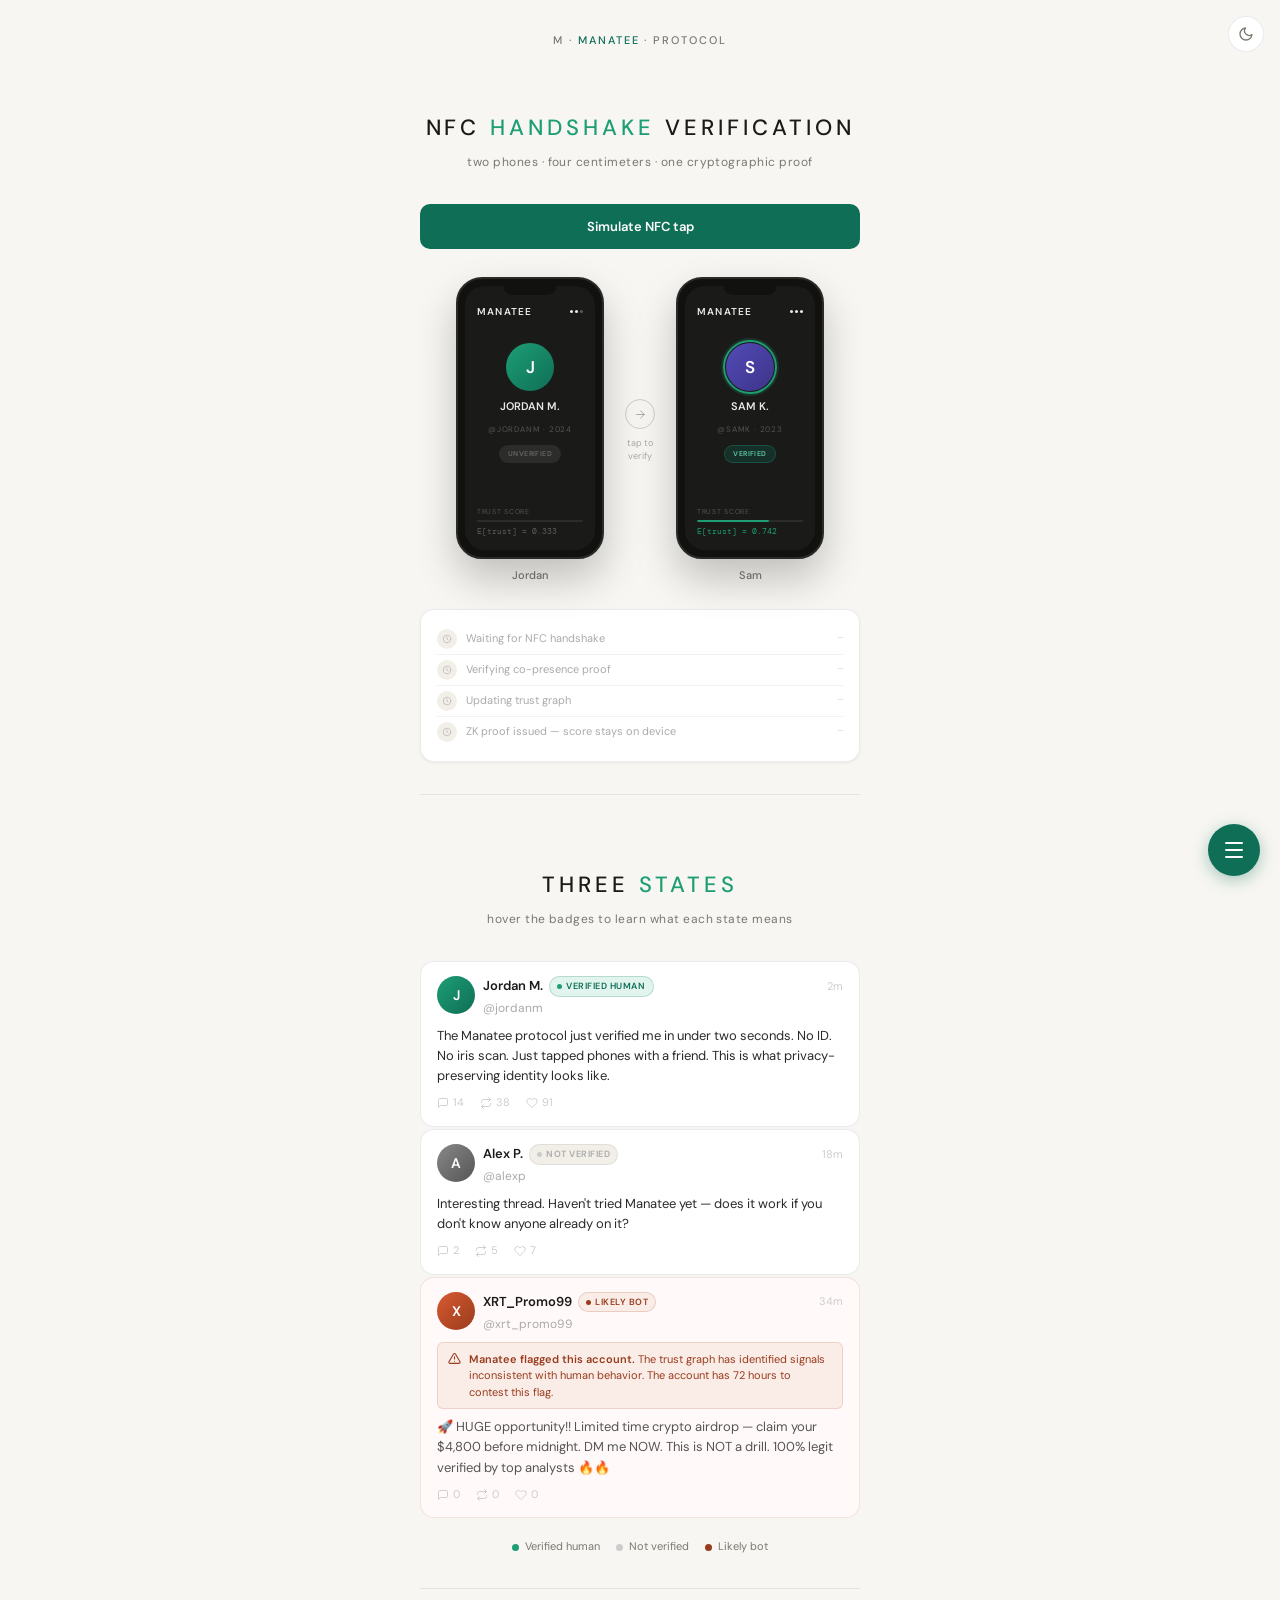
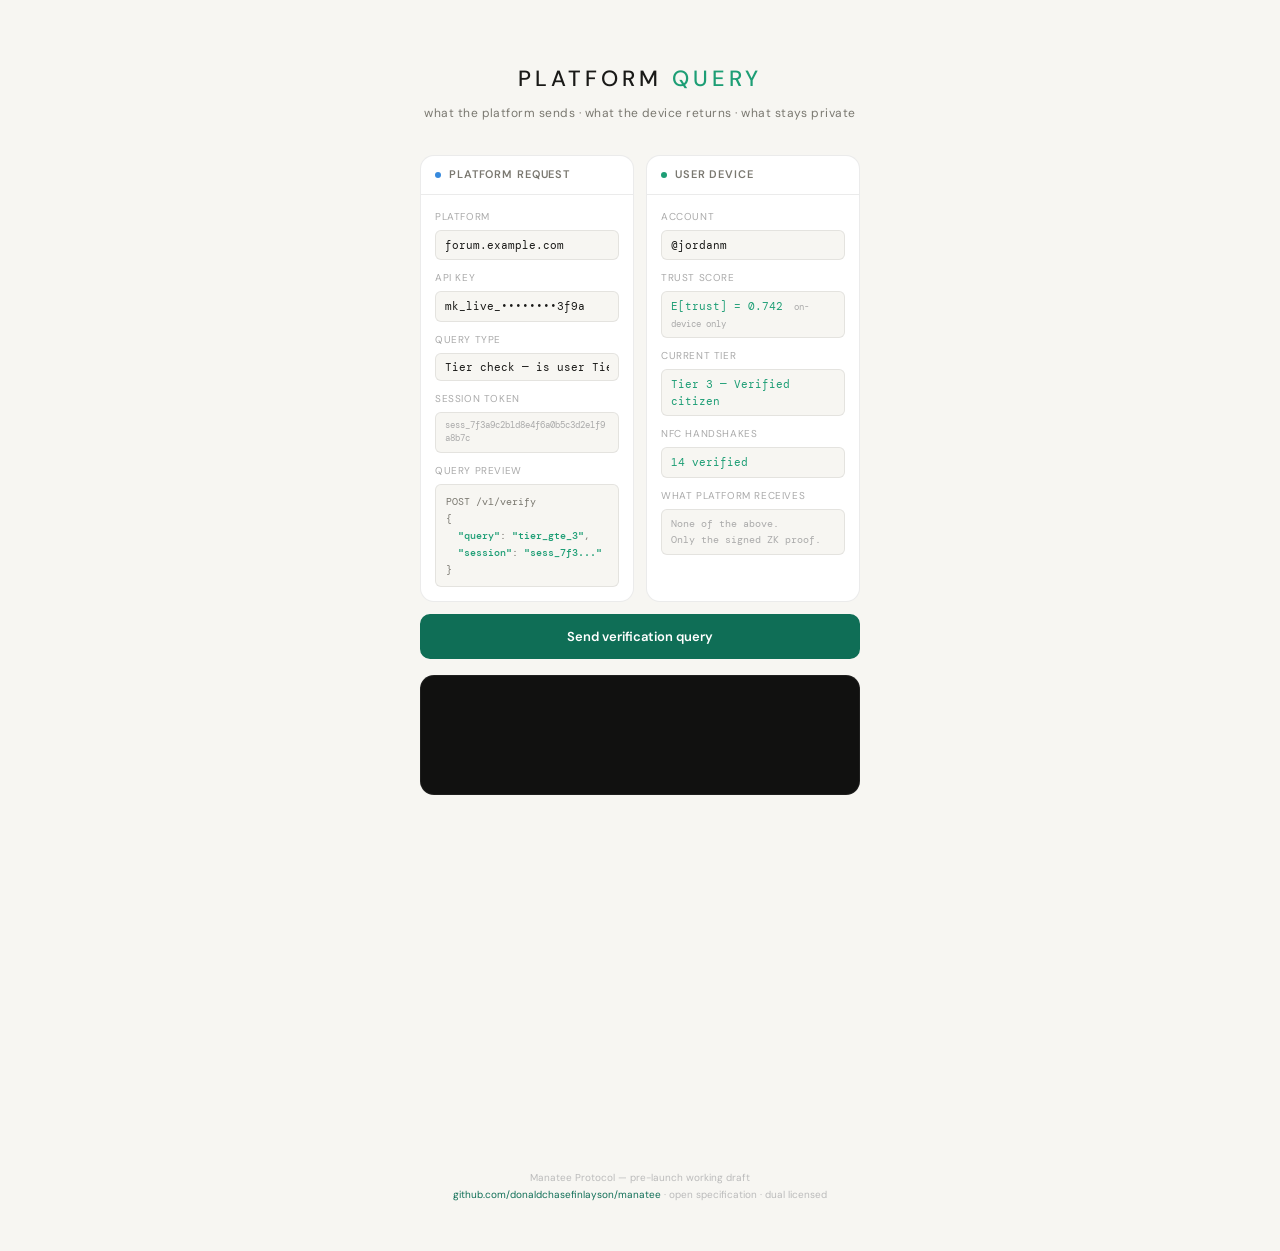
==== index.html @ 74b91cbb "Radial FAB, floating refresh button, phone stage centered" ====
<!DOCTYPE html>
<html lang="en">

<head>
  <meta charset="UTF-8">
  <meta name="viewport" content="width=device-width, initial-scale=1.0">
  <title>Manatee Protocol — Demo</title>

  <link rel="preconnect" href="https://fonts.googleapis.com">
  <link rel="preconnect" href="https://fonts.gstatic.com" crossorigin>
  <link href="https://fonts.googleapis.com/css2?family=DM+Sans:wght@400;500;600&family=DM+Mono:wght@400;500&display=swap" rel="stylesheet">

  <!--
    Stylesheet load order matters:
    1. main.css       — CSS custom properties and reset (no dependencies)
    2. components.css — shared components (depends on main.css variables)
    3. feed.css       — feed-specific components (depends on main.css variables)
  -->
  <link rel="stylesheet" href="css/main.css">
  <link rel="stylesheet" href="css/components.css">
  <link rel="stylesheet" href="css/feed.css">
  <link rel="stylesheet" href="css/query.css">
  <link rel="stylesheet" href="css/fab.css">
</head>

<body>

  <button class="theme-toggle" id="themeToggle" aria-label="Switch theme" title="Switch theme">
    <svg viewBox="0 0 24 24"></svg>
  </button>

  <!--
    FAB RADIAL NAV — lower right corner.
    Tap to open three section buttons that fan out radially.
    fab.js handles open/close and active state.
  -->
  <div class="fab-container" id="fabContainer">
    <div class="fab-items">
      <div class="fab-item" data-target="query">
        <span class="fab-item__label">Platform query</span>
        <div class="fab-item__btn">
          <svg viewBox="0 0 24 24"><path d="M9 19c-5 1.5-5-2.5-7-3m14 6v-3.87a3.37 3.37 0 0 0-.94-2.61c3.14-.35 6.44-1.54 6.44-7A5.44 5.44 0 0 0 20 4.77 5.07 5.07 0 0 0 19.91 1S18.73.65 16 2.48a13.38 13.38 0 0 0-7 0C6.27.65 5.09 1 5.09 1A5.07 5.07 0 0 0 5 4.77a5.44 5.44 0 0 0-1.5 3.78c0 5.42 3.3 6.61 6.44 7A3.37 3.37 0 0 0 9 18.13V22"/></svg>
        </div>
      </div>
      <div class="fab-item" data-target="badge">
        <span class="fab-item__label">Three states</span>
        <div class="fab-item__btn">
          <svg viewBox="0 0 24 24"><circle cx="12" cy="8" r="4"/><path d="M6 20v-2a6 6 0 0 1 12 0v2"/></svg>
        </div>
      </div>
      <div class="fab-item fab-item--active" data-target="handshake">
        <span class="fab-item__label">NFC handshake</span>
        <div class="fab-item__btn">
          <svg viewBox="0 0 24 24"><path d="M18 8h1a4 4 0 0 1 0 8h-1"/><path d="M2 8h16v9a4 4 0 0 1-4 4H6a4 4 0 0 1-4-4V8z"/><line x1="6" y1="1" x2="6" y2="4"/><line x1="10" y1="1" x2="10" y2="4"/><line x1="14" y1="1" x2="14" y2="4"/></svg>
        </div>
      </div>
    </div>
    <button class="fab-trigger" id="fabTrigger" aria-label="Navigation" aria-expanded="false">
      <div class="fab-trigger__icon">
        <span></span>
        <span></span>
        <span></span>
      </div>
    </button>
  </div>

  <!-- Backdrop closes the FAB menu when tapped outside -->
  <div class="fab-backdrop" id="fabBackdrop"></div>

  <!-- Floating refresh button — bottom left, appears when any demo is running -->
  <button class="fab-refresh" id="fabRefresh" aria-label="Reset demo" title="Reset demo">
    <svg viewBox="0 0 24 24">
      <polyline points="1 4 1 10 7 10"/>
      <path d="M3.51 15a9 9 0 1 0 .49-4.5"/>
    </svg>
  </button>

  <div class="max-w-demo flex flex-col items-center">

    <!-- WORDMARK -->
    <div class="wordmark">
      M · <span class="wordmark__accent">Manatee</span> · Protocol
    </div>


    <!-- ======================================================
         SECTION 1: NFC HANDSHAKE DEMO
         ====================================================== -->
    <section class="section" id="handshake" aria-label="NFC handshake demo">

      <div class="section__heading">
        NFC <span>handshake</span> verification
      </div>
      <p class="section__subtitle">
        two phones · four centimeters · one cryptographic proof
      </p>

      <!-- BUTTONS -->
      <div class="flex gap-3 w-full" style="margin-bottom: 24px;">
        <button class="btn btn--primary" id="tapBtn">
          Simulate NFC tap
        </button>
      </div>

      <!-- PHONE STAGE -->
      <div class="flex items-center justify-center" style="margin-bottom: 24px; width: 100%;">

        <!-- JORDAN'S PHONE -->
        <div class="phone-wrap" id="phoneWrapA">
          <div class="phone">
            <div class="phone__flash" id="flashA"></div>
            <div class="phone__notch"></div>
            <div class="phone__screen">
              <div class="phone__header">
                <span class="phone__app-name">Manatee</span>
                <div class="phone__signal">
                  <div class="phone__signal-dot phone__signal-dot--on"></div>
                  <div class="phone__signal-dot phone__signal-dot--on"></div>
                  <div class="phone__signal-dot"></div>
                </div>
              </div>
              <div class="phone__profile">
                <div class="avatar avatar--teal">
                  J
                  <div class="avatar__ring" id="ringA"></div>
                </div>
                <div class="phone__app-name" style="font-size: 11px; letter-spacing: 0;">Jordan M.</div>
                <div class="phone__score-label" style="font-size: 8px;">@jordanm · 2024</div>
                <div class="badge badge--unverified" id="badgeA">Unverified</div>
                <div class="proof-pill" id="proofA">zk·proof·issued</div>
              </div>
              <div class="phone__score-area">
                <div class="phone__score-label">Trust score</div>
                <div class="phone__score-bar">
                  <div class="phone__score-fill" id="scoreFillA"></div>
                </div>
                <div class="phone__score-number" id="scoreNumberA">E[trust] = 0.333</div>
              </div>
            </div>
            <div class="nfc-zone" id="nfcA">
              <div class="nfc-ring nfc-ring--sm"></div>
              <div class="nfc-ring nfc-ring--md"></div>
              <div class="nfc-ring nfc-ring--lg"></div>
            </div>
          </div>
          <span style="font-size: 11px; color: var(--color-text-muted); font-weight: 500;">Jordan</span>
        </div>

        <!-- CENTER CONNECTOR -->
        <div class="connector">
          <div class="connector__icon" id="connectorIcon">
            <svg viewBox="0 0 24 24">
              <path d="M5 12h14M12 5l7 7-7 7"/>
            </svg>
          </div>
          <div class="connector__label" id="connectorLabel">
            tap to<br>verify
          </div>
        </div>

        <!-- SAM'S PHONE -->
        <div class="phone-wrap" id="phoneWrapB">
          <div class="phone">
            <div class="phone__flash" id="flashB"></div>
            <div class="phone__notch"></div>
            <div class="phone__screen">
              <div class="phone__header">
                <span class="phone__app-name">Manatee</span>
                <div class="phone__signal">
                  <div class="phone__signal-dot phone__signal-dot--on"></div>
                  <div class="phone__signal-dot phone__signal-dot--on"></div>
                  <div class="phone__signal-dot phone__signal-dot--on"></div>
                </div>
              </div>
              <div class="phone__profile">
                <div class="avatar avatar--purple">
                  S
                  <div class="avatar__ring avatar__ring--verified" id="ringB"></div>
                </div>
                <div class="phone__app-name" style="font-size: 11px; letter-spacing: 0;">Sam K.</div>
                <div class="phone__score-label" style="font-size: 8px;">@samk · 2023</div>
                <div class="badge badge--verified" id="badgeB">Verified</div>
                <div class="proof-pill" id="proofB">zk·proof·issued</div>
              </div>
              <div class="phone__score-area">
                <div class="phone__score-label">Trust score</div>
                <div class="phone__score-bar">
                  <div class="phone__score-fill phone__score-number--lit" id="scoreFillB" style="width: 68%;"></div>
                </div>
                <div class="phone__score-number phone__score-number--lit" id="scoreNumberB">E[trust] = 0.742</div>
              </div>
            </div>
            <div class="nfc-zone" id="nfcB">
              <div class="nfc-ring nfc-ring--sm"></div>
              <div class="nfc-ring nfc-ring--md"></div>
              <div class="nfc-ring nfc-ring--lg"></div>
            </div>
          </div>
          <span style="font-size: 11px; color: var(--color-text-muted); font-weight: 500;">Sam</span>
        </div>

      </div><!-- /stage -->

      <!-- STATUS PANEL -->
      <div class="status-panel">
        <div class="status-row status-row--pending" id="step1">
          <div class="status-row__icon">
            <svg viewBox="0 0 24 24" fill="none" stroke-width="2" stroke-linecap="round" stroke-linejoin="round">
              <circle cx="12" cy="12" r="9"/><path d="M12 8v4l3 3"/>
            </svg>
          </div>
          <div class="status-row__text">Waiting for NFC handshake</div>
          <div class="status-row__time" id="time1">—</div>
        </div>
        <div class="status-row status-row--pending" id="step2">
          <div class="status-row__icon">
            <svg viewBox="0 0 24 24" fill="none" stroke-width="2" stroke-linecap="round" stroke-linejoin="round">
              <circle cx="12" cy="12" r="9"/><path d="M12 8v4l3 3"/>
            </svg>
          </div>
          <div class="status-row__text">Verifying co-presence proof</div>
          <div class="status-row__time" id="time2">—</div>
        </div>
        <div class="status-row status-row--pending" id="step3">
          <div class="status-row__icon">
            <svg viewBox="0 0 24 24" fill="none" stroke-width="2" stroke-linecap="round" stroke-linejoin="round">
              <circle cx="12" cy="12" r="9"/><path d="M12 8v4l3 3"/>
            </svg>
          </div>
          <div class="status-row__text">Updating trust graph</div>
          <div class="status-row__time" id="time3">—</div>
        </div>
        <div class="status-row status-row--pending" id="step4">
          <div class="status-row__icon">
            <svg viewBox="0 0 24 24" fill="none" stroke-width="2" stroke-linecap="round" stroke-linejoin="round">
              <circle cx="12" cy="12" r="9"/><path d="M12 8v4l3 3"/>
            </svg>
          </div>
          <div class="status-row__text">ZK proof issued — score stays on device</div>
          <div class="status-row__time" id="time4">—</div>
        </div>
      </div>

    </section><!-- /#handshake -->


    <!-- SECTION DIVIDER -->
    <div class="section__divider"></div>


    <!-- ======================================================
         SECTION 2: THREE STATE ATTRIBUTION DEMO
         ====================================================== -->
    <section class="section" id="badge" aria-label="Three state attribution demo">

      <div class="section__heading">
        Three <span>states</span>
      </div>
      <p class="section__subtitle">
        hover the badges to learn what each state means
      </p>

      <!-- SOCIAL FEED -->
      <div class="feed" role="feed" aria-label="Example social posts">

        <!-- POST 1: VERIFIED HUMAN -->
        <article class="post">
          <div class="post__header">
            <div class="post__avatar post__avatar--teal">J</div>
            <div class="post__meta">
              <div class="post__name-row">
                <span class="post__name">Jordan M.</span>
                <span
                  class="manatee-badge manatee-badge--verified"
                  data-tooltip="Score above threshold · ZK proof confirmed · NFC-verified"
                  role="status"
                  aria-label="Verified human account"
                >
                  <span class="manatee-badge__dot"></span>
                  Verified human
                  <span class="manatee-badge__tooltip" aria-hidden="true"></span>
                </span>
                <span class="post__time">2m</span>
              </div>
              <div class="post__handle">@jordanm</div>
            </div>
          </div>
          <p class="post__body">
            The Manatee protocol just verified me in under two seconds.
            No ID. No iris scan. Just tapped phones with a friend.
            This is what privacy-preserving identity looks like.
          </p>
          <div class="post__actions">
            <div class="post__action"><svg viewBox="0 0 24 24"><path d="M21 15a2 2 0 0 1-2 2H7l-4 4V5a2 2 0 0 1 2-2h14a2 2 0 0 1 2 2z"/></svg>14</div>
            <div class="post__action"><svg viewBox="0 0 24 24"><polyline points="17 1 21 5 17 9"/><path d="M3 11V9a4 4 0 0 1 4-4h14"/><polyline points="7 23 3 19 7 15"/><path d="M21 13v2a4 4 0 0 1-4 4H3"/></svg>38</div>
            <div class="post__action"><svg viewBox="0 0 24 24"><path d="M20.84 4.61a5.5 5.5 0 0 0-7.78 0L12 5.67l-1.06-1.06a5.5 5.5 0 0 0-7.78 7.78l1.06 1.06L12 21.23l7.78-7.78 1.06-1.06a5.5 5.5 0 0 0 0-7.78z"/></svg>91</div>
          </div>
        </article>

        <!-- POST 2: NOT VERIFIED -->
        <article class="post">
          <div class="post__header">
            <div class="post__avatar post__avatar--gray">A</div>
            <div class="post__meta">
              <div class="post__name-row">
                <span class="post__name">Alex P.</span>
                <span
                  class="manatee-badge manatee-badge--unverified"
                  data-tooltip="No Manatee badge · may be human, may not be"
                  role="status"
                  aria-label="Unverified account"
                >
                  <span class="manatee-badge__dot"></span>
                  Not verified
                  <span class="manatee-badge__tooltip" aria-hidden="true"></span>
                </span>
                <span class="post__time">18m</span>
              </div>
              <div class="post__handle">@alexp</div>
            </div>
          </div>
          <p class="post__body">
            Interesting thread. Haven't tried Manatee yet —
            does it work if you don't know anyone already on it?
          </p>
          <div class="post__actions">
            <div class="post__action"><svg viewBox="0 0 24 24"><path d="M21 15a2 2 0 0 1-2 2H7l-4 4V5a2 2 0 0 1 2-2h14a2 2 0 0 1 2 2z"/></svg>2</div>
            <div class="post__action"><svg viewBox="0 0 24 24"><polyline points="17 1 21 5 17 9"/><path d="M3 11V9a4 4 0 0 1 4-4h14"/><polyline points="7 23 3 19 7 15"/><path d="M21 13v2a4 4 0 0 1-4 4H3"/></svg>5</div>
            <div class="post__action"><svg viewBox="0 0 24 24"><path d="M20.84 4.61a5.5 5.5 0 0 0-7.78 0L12 5.67l-1.06-1.06a5.5 5.5 0 0 0-7.78 7.78l1.06 1.06L12 21.23l7.78-7.78 1.06-1.06a5.5 5.5 0 0 0 0-7.78z"/></svg>7</div>
          </div>
        </article>

        <!-- POST 3: LIKELY BOT -->
        <article class="post post--bot">
          <div class="post__header">
            <div class="post__avatar post__avatar--coral">X</div>
            <div class="post__meta">
              <div class="post__name-row">
                <span class="post__name">XRT_Promo99</span>
                <span
                  class="manatee-badge manatee-badge--bot"
                  data-tooltip="Active warning · flagged by trust graph · contestable"
                  role="status"
                  aria-label="Likely bot account"
                >
                  <span class="manatee-badge__dot"></span>
                  Likely bot
                  <span class="manatee-badge__tooltip" aria-hidden="true"></span>
                </span>
                <span class="post__time">34m</span>
              </div>
              <div class="post__handle">@xrt_promo99</div>
            </div>
          </div>
          <div class="bot-banner" role="alert">
            <svg viewBox="0 0 24 24">
              <path d="M10.29 3.86L1.82 18a2 2 0 0 0 1.71 3h16.94a2 2 0 0 0 1.71-3L13.71 3.86a2 2 0 0 0-3.42 0z"/>
              <line x1="12" y1="9" x2="12" y2="13"/>
              <line x1="12" y1="17" x2="12.01" y2="17"/>
            </svg>
            <p class="bot-banner__text">
              <strong>Manatee flagged this account.</strong>
              The trust graph has identified signals inconsistent with human behavior.
              The account has 72 hours to contest this flag.
            </p>
          </div>
          <p class="post__body">
            🚀 HUGE opportunity!! Limited time crypto airdrop — claim your $4,800
            before midnight. DM me NOW. This is NOT a drill.
            100% legit verified by top analysts 🔥🔥
          </p>
          <div class="post__actions">
            <div class="post__action"><svg viewBox="0 0 24 24"><path d="M21 15a2 2 0 0 1-2 2H7l-4 4V5a2 2 0 0 1 2-2h14a2 2 0 0 1 2 2z"/></svg>0</div>
            <div class="post__action"><svg viewBox="0 0 24 24"><polyline points="17 1 21 5 17 9"/><path d="M3 11V9a4 4 0 0 1 4-4h14"/><polyline points="7 23 3 19 7 15"/><path d="M21 13v2a4 4 0 0 1-4 4H3"/></svg>0</div>
            <div class="post__action"><svg viewBox="0 0 24 24"><path d="M20.84 4.61a5.5 5.5 0 0 0-7.78 0L12 5.67l-1.06-1.06a5.5 5.5 0 0 0-7.78 7.78l1.06 1.06L12 21.23l7.78-7.78 1.06-1.06a5.5 5.5 0 0 0 0-7.78z"/></svg>0</div>
          </div>
        </article>

      </div><!-- /feed -->

      <!-- STATE LEGEND -->
      <div class="state-legend">
        <div class="state-legend__item">
          <div class="state-legend__dot state-legend__dot--verified"></div>
          Verified human
        </div>
        <div class="state-legend__item">
          <div class="state-legend__dot state-legend__dot--unverified"></div>
          Not verified
        </div>
        <div class="state-legend__item">
          <div class="state-legend__dot state-legend__dot--bot"></div>
          Likely bot
        </div>
      </div>

    </section><!-- /#badge -->


    <!-- SECTION DIVIDER -->
    <div class="section__divider"></div>


    <!-- ======================================================
         SECTION 3: PLATFORM QUERY DEMO
         ====================================================== -->
    <section class="section" id="query" aria-label="Platform query demo">

      <div class="section__heading">
        Platform <span>query</span>
      </div>
      <p class="section__subtitle">
        what the platform sends · what the device returns · what stays private
      </p>

      <div class="query-layout">

        <!-- PLATFORM PANEL -->
        <div class="query-panel">
          <div class="query-panel__header">
            <div class="query-panel__dot query-panel__dot--blue"></div>
            <div class="query-panel__title">Platform request</div>
          </div>
          <div class="query-panel__body">
            <div class="qfield-label">Platform</div>
            <div class="qfield-value">forum.example.com</div>
            <div class="qfield-label">API key</div>
            <div class="qfield-value">mk_live_••••••••3f9a</div>
            <div class="qfield-label">Query type</div>
            <select id="queryType" class="qfield-select">
              <option value="tier">Tier check — is user Tier 3+?</option>
              <option value="score">Score threshold — E[trust] above 0.7?</option>
              <option value="nfc">NFC minimum — 5+ handshakes?</option>
            </select>
            <div class="qfield-label">Session token</div>
            <div class="qfield-value qfield-value--tiny">sess_7f3a9c2b1d8e4f6a0b5c3d2e1f9a8b7c</div>
            <div class="qfield-label">Query preview</div>
            <div class="query-preview" id="queryPreview"></div>
          </div>
        </div>

        <!-- DEVICE PANEL -->
        <div class="query-panel">
          <div class="query-panel__header">
            <div class="query-panel__dot query-panel__dot--teal"></div>
            <div class="query-panel__title">User device</div>
          </div>
          <div class="query-panel__body">
            <div class="qfield-label">Account</div>
            <div class="qfield-value">@jordanm</div>
            <div class="qfield-label">Trust score</div>
            <div class="qfield-value qfield-value--teal">E[trust] = 0.742 <span class="qfield-aside">on-device only</span></div>
            <div class="qfield-label">Current tier</div>
            <div class="qfield-value qfield-value--teal">Tier 3 — Verified citizen</div>
            <div class="qfield-label">NFC handshakes</div>
            <div class="qfield-value qfield-value--teal">14 verified</div>
            <div class="qfield-label">What platform receives</div>
            <div class="qfield-value qfield-value--private">None of the above.<br>Only the signed ZK proof.</div>
          </div>
        </div>

      </div><!-- /query-layout -->

      <button class="btn btn--primary" id="runBtn">
        Send verification query
      </button>

      <div class="query-terminal" id="terminal"></div>

      <div class="query-result" id="resultPanel">
        <div class="query-result__header">
          <div class="query-result__icon">
            <svg viewBox="0 0 24 24" fill="none" stroke="#fff" stroke-width="2.5" stroke-linecap="round" stroke-linejoin="round">
              <path d="M20 6L9 17l-5-5"/>
            </svg>
          </div>
          <div>
            <div class="query-result__title">Verification passed</div>
            <div class="query-result__sub">Human verified · access granted</div>
          </div>
          <div class="query-result__time" id="resultTime">—</div>
        </div>
        <div class="query-result__body">
          <div class="query-result__row"><span class="query-result__key">verified</span><span class="query-result__val query-result__val--teal" id="rVerified">—</span></div>
          <div class="query-result__row"><span class="query-result__key">query</span><span class="query-result__val" id="rQuery">—</span></div>
          <div class="query-result__row"><span class="query-result__key">proof_id</span><span class="query-result__val query-result__val--muted" id="rProof">—</span></div>
          <div class="query-result__row"><span class="query-result__key">expires</span><span class="query-result__val query-result__val--muted" id="rExpires">—</span></div>
          <div class="query-result__row"><span class="query-result__key">score_disclosed</span><span class="query-result__val query-result__val--muted">false</span></div>
          <div class="query-result__row"><span class="query-result__key">data_retained</span><span class="query-result__val query-result__val--muted">false</span></div>
        </div>
        <div class="query-result__sig-row">
          <div class="query-result__sig-label">
            <svg viewBox="0 0 24 24" fill="none" stroke-width="2" stroke-linecap="round" stroke-linejoin="round">
              <path d="M12 22s8-4 8-10V5l-8-3-8 3v7c0 6 8 10 8 10z"/>
            </svg>
            signature_verified
            <span class="query-result__sig-note">— forged "verified: true" fails here</span>
          </div>
          <div class="query-result__sig-val" id="rSigVerified">—</div>
        </div>
      </div><!-- /query-result -->

      <p class="query-privacy-note" id="privacyNote">
        <strong>The platform received exactly one bit of information.</strong><br>
        Score, tier, and handshake count remain on-device. The signature check
        means a forged response is cryptographically impossible to fake.
      </p>

      <button class="btn btn--ghost" id="resetBtn" style="display:none">Run another query</button>

    </section><!-- /#query -->


    <!-- FOOTER -->
    <div class="demo-footer">
      Manatee Protocol — pre-launch working draft<br>
      <a href="https://github.com/donaldchasefinlayson/manatee" target="_blank" rel="noopener">
        github.com/donaldchasefinlayson/manatee
      </a>
      · open specification · dual licensed
    </div>

  </div><!-- /max-w-demo -->


  <!--
    Scripts at end of body — DOM is fully parsed.
    type="module" enables import/export and auto-defers execution.
    demo.js — NFC handshake animation
    feed.js — tooltip population and nav scroll highlighting
  -->
  <script type="module" src="js/theme.js"></script>
  <script type="module" src="js/fab.js"></script>
  <script type="module" src="js/demo.js"></script>
  <script type="module" src="js/feed.js"></script>
  <script type="module" src="js/query.js"></script>

</body>
</html>
---- css/main.css ----
/* ============================================================
   main.css
   Global foundation: CSS custom properties (variables),
   typography, resets, and base layout.

   CSS custom properties (--var-name) let us define values
   once and reference them everywhere. Change a color here
   and it updates across the entire site. This is the design
   token layer — the source of truth for the visual language.
   ============================================================ */


/* ------------------------------------------------------------
   DESIGN TOKENS
   All colors, fonts, and spacing defined once here.
   Reference these throughout all other CSS files.
   ------------------------------------------------------------ */

:root {

  /* Brand colors */
  --color-teal:        #0F6E56;   /* Primary brand — Manatee teal */
  --color-teal-mid:    #1D9E75;   /* Lighter teal for hovers, fills */
  --color-teal-pale:   #E1F5EE;   /* Very light teal for backgrounds */
  --color-teal-glow:   rgba(29, 158, 117, 0.2); /* Transparent teal for rings */

  /* Neutrals */
  --color-bg:          #F7F6F2;   /* Page background — warm off-white */
  --color-surface:     #FFFFFF;   /* Card/panel background */
  --color-border:      rgba(0, 0, 0, 0.08); /* Subtle border */
  --color-text:        #1a1a18;   /* Primary text — near black, warm */
  --color-text-muted:  #7a7870;   /* Secondary text — muted */
  --color-text-faint:  #aaaaaa;   /* Tertiary text — very muted */

  /* Phone UI colors (dark theme, intentionally hardcoded) */
  --phone-shell:       #111110;
  --phone-screen:      #1a1a18;
  --phone-border:      #2a2a28;
  --phone-text:        rgba(255, 255, 255, 0.9);
  --phone-text-muted:  rgba(255, 255, 255, 0.32);
  --phone-surface:     rgba(255, 255, 255, 0.08);

  /* Status colors */
  --color-verified:    #5DCAA5;   /* Verified badge text */
  --color-verified-bg: rgba(15, 110, 86, 0.28); /* Verified badge background */
  --color-verified-border: rgba(29, 158, 117, 0.3);

  /* Typography */
  --font-sans:   'DM Sans', system-ui, sans-serif;
  --font-mono:   'DM Mono', 'Courier New', monospace;

  /* Spacing scale — multiples of 4px */
  --space-1:  4px;
  --space-2:  8px;
  --space-3:  12px;
  --space-4:  16px;
  --space-5:  20px;
  --space-6:  24px;
  --space-8:  32px;
  --space-10: 40px;
  --space-12: 48px;

  /* Border radius */
  --radius-sm:   6px;
  --radius-md:   10px;
  --radius-lg:   14px;
  --radius-xl:   26px;
  --radius-full: 9999px;

  /* Shadows */
  --shadow-phone: 0 20px 40px rgba(0, 0, 0, 0.22);
  --shadow-card:  0 1px 3px rgba(0, 0, 0, 0.06);

  /* Transitions */
  --transition-fast:   0.15s ease;
  --transition-base:   0.3s ease;
  --transition-slow:   0.5s ease;
  --transition-spring: 0.6s cubic-bezier(0.34, 1.56, 0.64, 1);
  --transition-score:  1.2s cubic-bezier(0.4, 0, 0.2, 1);
}


/* ------------------------------------------------------------
   RESET
   Normalize browser defaults so we start from a clean slate.
   box-sizing: border-box means padding and border are included
   in an element's stated width/height — much more predictable.
   ------------------------------------------------------------ */

*,
*::before,
*::after {
  box-sizing: border-box;
  margin: 0;
  padding: 0;
}

/* Smooth scrolling for anchor link navigation */
/*
  DARK MODE TOKENS
  When the <html> element has data-theme="dark" (set by theme.js),
  these values override the :root defaults above.
  Every component uses the variables, so they all update automatically.
  We use data-theme rather than @media (prefers-color-scheme) so the
  manual toggle controls it rather than the OS preference.
*/
[data-theme="dark"] {
  --color-bg:         #1a1a18;
  --color-surface:    #242422;
  --color-border:     rgba(255, 255, 255, 0.08);
  --color-text:       #e8e6e0;
  --color-text-muted: #7a7870;
  --color-text-faint: #444441;
  --color-teal-pale:  rgba(15, 110, 86, 0.2);
}


/*
  THEME TOGGLE BUTTON
  Fixed position in the top-right corner, visible on all pages.
  Uses an SVG sun/moon icon swapped by theme.js.
*/
.theme-toggle {
  position: fixed;
  top: 16px;
  right: 16px;
  z-index: 200;
  width: 36px;
  height: 36px;
  border-radius: 50%;
  background: var(--color-surface);
  border: 1px solid var(--color-border);
  cursor: pointer;
  display: flex;
  align-items: center;
  justify-content: center;
  transition: background var(--transition-base), border-color var(--transition-base);
}

.theme-toggle:hover {
  background: var(--color-bg);
}

.theme-toggle svg {
  width: 16px;
  height: 16px;
  stroke: var(--color-text-muted);
  fill: none;
  stroke-width: 2;
  stroke-linecap: round;
  stroke-linejoin: round;
  transition: stroke var(--transition-base);
}

.theme-toggle:hover svg {
  stroke: var(--color-text);
}


html {
  scroll-behavior: smooth;
}

/* Remove default list styles when not needed */
ul, ol {
  list-style: none;
}

/* Make images responsive by default */
img {
  max-width: 100%;
  display: block;
}


/* ------------------------------------------------------------
   BASE
   Body defaults and font loading.
   ------------------------------------------------------------ */

body {
  font-family: var(--font-sans);
  font-size: 16px;
  line-height: 1.6;
  color: var(--color-text);
  background: var(--color-bg);

  /* Center content vertically and horizontally */
  min-height: 100vh;
  display: flex;
  flex-direction: column;
  align-items: center;
  justify-content: center;

  padding: var(--space-8) var(--space-4) var(--space-12);
}


/* ------------------------------------------------------------
   TYPOGRAPHY UTILITIES
   Small reusable classes for text styling.
   ------------------------------------------------------------ */

.font-mono {
  font-family: var(--font-mono);
}

.text-muted {
  color: var(--color-text-muted);
}

.text-faint {
  color: var(--color-text-faint);
}

.text-teal {
  color: var(--color-teal);
}

.text-center {
  text-align: center;
}

.tracking-wide {
  letter-spacing: 0.12em;
}

.tracking-wider {
  letter-spacing: 0.18em;
}

.uppercase {
  text-transform: uppercase;
}


/* ------------------------------------------------------------
   LAYOUT UTILITIES
   Flexbox helpers used repeatedly across components.
   ------------------------------------------------------------ */

.flex {
  display: flex;
}

.flex-col {
  flex-direction: column;
}

.items-center {
  align-items: center;
}

.justify-center {
  justify-content: center;
}

.justify-between {
  justify-content: space-between;
}

.gap-2 { gap: var(--space-2); }
.gap-3 { gap: var(--space-3); }
.gap-4 { gap: var(--space-4); }

.w-full {
  width: 100%;
}

.max-w-demo {
  max-width: 440px;
  width: 100%;
}
---- css/components.css ----
/* ============================================================
   components.css
   Reusable visual components: buttons, phone UI, badges,
   status panel, score bar, NFC animation rings.

   Each component section is self-contained. The component
   knows its own appearance but not where it lives on the page
   — layout is handled in the HTML or a separate layout file.
   ============================================================ */


/* ------------------------------------------------------------
   WORDMARK
   The small protocol identifier at the top of the demo.
   ------------------------------------------------------------ */

.wordmark {
  font-size: 11px;
  font-weight: 500;
  letter-spacing: 0.18em;
  text-transform: uppercase;
  color: var(--color-text-muted);
  text-align: center;
  margin-bottom: var(--space-5);
}

/* The teal accent letter inside the wordmark */
.wordmark__accent {
  color: var(--color-teal);
}


/* ------------------------------------------------------------
   BUTTONS
   Two variants: primary (dark fill) and ghost (outlined).
   The base .btn class holds shared properties.
   ------------------------------------------------------------ */

.btn {
  flex: 1;
  padding: 13px 0;
  border-radius: var(--radius-md);
  font-family: var(--font-sans);
  font-size: 14px;
  font-weight: 600;
  cursor: pointer;
  transition: background var(--transition-fast),
              opacity var(--transition-fast);
  border: 2px solid var(--color-text);
  /* Remove default browser focus outline — we style it ourselves */
  outline: none;
}

/* Keyboard focus style — accessibility */
.btn:focus-visible {
  outline: 2px solid var(--color-teal);
  outline-offset: 2px;
}

/* Primary: dark background, white text */
.btn--primary {
  background: var(--color-text);
  color: #ffffff;
}

.btn--primary:hover {
  background: #333333;
}

.btn--primary:disabled {
  opacity: 0.35;
  cursor: not-allowed;
}

/* Ghost: white background, dark text, same border */
.btn--ghost {
  background: var(--color-surface);
  color: var(--color-text);
}

.btn--ghost:hover {
  background: #f0efeb;
}

/* Hidden by default — JS shows/hides as needed */
.btn--hidden {
  display: none;
}


/* ------------------------------------------------------------
   PHONE
   The phone shell and screen container.
   Dimensions are fixed — this is a mockup, not responsive.
   ------------------------------------------------------------ */

/* Outer wrapper: positions the phone and its label */
.phone-wrap {
  display: flex;
  flex-direction: column;
  align-items: center;
  gap: var(--space-2);

  /* Spring physics on the approach/retreat animation */
  transition: transform var(--transition-spring);
}

/* The two approach states — toggled by JS */
.phone-wrap--left  { transform: translateX(28px); }
.phone-wrap--right { transform: translateX(-28px); }

/* Phone shell */
.phone {
  width: 148px;
  height: 282px;
  background: var(--phone-shell);
  border-radius: var(--radius-xl);
  border: 2px solid var(--phone-border);
  position: relative;   /* Anchor for absolute children */
  overflow: hidden;     /* Clip screen and effects to phone shape */
  box-shadow: var(--shadow-phone);
}

/* Notch cutout at top of screen */
.phone__notch {
  width: 54px;
  height: 16px;
  background: var(--phone-shell);
  border-radius: 0 0 10px 10px;
  position: absolute;
  top: 0;
  left: 50%;
  transform: translateX(-50%);
  z-index: 10; /* Above screen content */
}

/* Screen area — inset from phone edges */
.phone__screen {
  position: absolute;
  inset: 7px;          /* Shorthand for top/right/bottom/left: 7px */
  border-radius: 20px;
  background: var(--phone-screen);
  display: flex;
  flex-direction: column;
  overflow: hidden;
}

/* App header bar */
.phone__header {
  padding: 18px 12px 8px;
  display: flex;
  align-items: center;
  justify-content: space-between;
}

.phone__app-name {
  font-size: 10px;
  font-weight: 600;
  letter-spacing: 0.12em;
  text-transform: uppercase;
  color: var(--phone-text);
}

/* Signal indicator dots */
.phone__signal {
  display: flex;
  gap: 2px;
}

.phone__signal-dot {
  width: 3px;
  height: 3px;
  border-radius: 50%;
  background: #ffffff;
  opacity: 0.28;
}

.phone__signal-dot--on {
  opacity: 0.9;
}

/* Profile area — avatar, name, badge */
.phone__profile {
  flex: 1; /* Take up remaining vertical space */
  display: flex;
  flex-direction: column;
  align-items: center;
  justify-content: center;
  gap: 7px;
  padding: 0 10px;
}

/* Score area at the bottom of the screen */
.phone__score-area {
  padding: 6px 12px 12px;
}

.phone__score-label {
  font-size: 7px;
  color: rgba(255, 255, 255, 0.25);
  letter-spacing: 0.1em;
  text-transform: uppercase;
  margin-bottom: 3px;
}

/* Score bar track */
.phone__score-bar {
  height: 2px;
  background: rgba(255, 255, 255, 0.08);
  border-radius: 2px;
  overflow: hidden;
}

/* Score bar fill — width animated by JS */
.phone__score-fill {
  height: 100%;
  width: 0%;
  background: var(--color-teal-mid);
  border-radius: 2px;
  transition: width var(--transition-score);
}

/* Score number readout */
.phone__score-number {
  font-family: var(--font-mono);
  font-size: 8px;
  color: rgba(255, 255, 255, 0.3);
  margin-top: 3px;
  transition: color var(--transition-base);
}

/* When score is active/verified, light it up */
.phone__score-number--lit {
  color: var(--color-teal-mid);
}


/* ------------------------------------------------------------
   AVATAR
   Circular user avatar with a verification ring.
   ------------------------------------------------------------ */

.avatar {
  width: 48px;
  height: 48px;
  border-radius: 50%;
  display: flex;
  align-items: center;
  justify-content: center;
  font-size: 17px;
  font-weight: 600;
  color: #ffffff;
  position: relative;
  flex-shrink: 0; /* Don't compress in flex containers */
}

/* Color variants — each user gets a distinct gradient */
.avatar--teal   { background: linear-gradient(135deg, #1D9E75, #0F6E56); }
.avatar--purple { background: linear-gradient(135deg, #534AB7, #3C3489); }

/* Verification ring — sits outside the avatar circle */
.avatar__ring {
  position: absolute;
  inset: -3px; /* Extends 3px beyond the avatar edge */
  border-radius: 50%;
  border: 2px solid transparent; /* Invisible by default */
  transition: border-color var(--transition-slow),
              box-shadow var(--transition-slow);
}

/* Active state — toggled by JS on verification */
.avatar__ring--verified {
  border-color: var(--color-teal-mid);
  box-shadow: 0 0 0 2px var(--color-teal-glow);
}


/* ------------------------------------------------------------
   BADGE
   Small pill label showing verification state.
   ------------------------------------------------------------ */

.badge {
  font-size: 7px;
  font-weight: 600;
  letter-spacing: 0.06em;
  padding: 2px 8px;
  border-radius: var(--radius-full);
  text-transform: uppercase;
  /* Smooth transition when state changes */
  transition: background var(--transition-base),
              color var(--transition-base),
              border-color var(--transition-base);
}

.badge--unverified {
  background: var(--phone-surface);
  color: rgba(255, 255, 255, 0.28);
  border: 1px solid transparent;
}

.badge--verified {
  background: var(--color-verified-bg);
  color: var(--color-verified);
  border: 1px solid var(--color-verified-border);
}


/* ------------------------------------------------------------
   PROOF PILL
   Appears after verification to confirm ZK proof was issued.
   Starts invisible and slides in via JS class toggle.
   ------------------------------------------------------------ */

.proof-pill {
  font-family: var(--font-mono);
  font-size: 7px;
  color: var(--color-teal-mid);
  background: rgba(15, 110, 86, 0.15);
  padding: 2px 7px;
  border-radius: var(--radius-full);

  /* Hidden initial state */
  opacity: 0;
  transform: translateY(3px);

  /* Animate in when .proof-pill--visible is added */
  transition: opacity var(--transition-base),
              transform var(--transition-base);
}

.proof-pill--visible {
  opacity: 1;
  transform: translateY(0);
}


/* ------------------------------------------------------------
   NFC ANIMATION
   Concentric rings that pulse outward during handshake.
   Uses CSS @keyframes — no JS needed for the animation itself,
   JS just adds/removes the .nfc-zone--active class.
   ------------------------------------------------------------ */

/* Container — covers the entire phone, centered */
.nfc-zone {
  position: absolute;
  inset: 0;
  pointer-events: none; /* Don't intercept clicks */
  display: flex;
  align-items: center;
  justify-content: center;
  z-index: 20; /* Above screen content */
}

/* Individual ring */
.nfc-ring {
  position: absolute;
  border-radius: 50%;
  border: 1.5px solid var(--color-teal-mid);
  opacity: 0;
  transform: scale(0.4);
}

/* Three ring sizes — creates the concentric ripple effect */
.nfc-ring--sm { width: 64px;  height: 64px;  }
.nfc-ring--md { width: 106px; height: 106px; }
.nfc-ring--lg { width: 148px; height: 148px; }

/* Keyframe: scale up from center while fading out */
@keyframes nfc-pulse {
  0%   { opacity: 0.7; transform: scale(0.4); }
  100% { opacity: 0;   transform: scale(1);   }
}

/* Activate rings when parent has --active modifier */
.nfc-zone--active .nfc-ring {
  animation: nfc-pulse 0.9s ease-out infinite;
}

/* Stagger the rings so they pulse in sequence, not simultaneously */
.nfc-zone--active .nfc-ring--md { animation-delay: 0.22s; }
.nfc-zone--active .nfc-ring--lg { animation-delay: 0.44s; }


/* ------------------------------------------------------------
   FLASH OVERLAY
   Brief green flash on the phone when NFC tap registers.
   Opacity toggled instantly by JS, CSS handles the fade.
   ------------------------------------------------------------ */

.phone__flash {
  position: absolute;
  inset: 0;
  background: rgba(29, 158, 117, 0.16);
  border-radius: var(--radius-xl);
  opacity: 0;
  pointer-events: none;
  transition: opacity var(--transition-fast);
  z-index: 30; /* Above everything */
}


/* ------------------------------------------------------------
   CENTER CONNECTOR
   The icon and label between the two phones.
   ------------------------------------------------------------ */

.connector {
  width: 72px;
  display: flex;
  flex-direction: column;
  align-items: center;
  gap: var(--space-2);
  flex-shrink: 0;
}

.connector__icon {
  width: 30px;
  height: 30px;
  border-radius: 50%;
  border: 1.5px solid #cccccc;
  display: flex;
  align-items: center;
  justify-content: center;
  transition: border-color var(--transition-base);
}

.connector__icon svg {
  width: 13px;
  height: 13px;
  stroke: #aaaaaa;
  fill: none;
  stroke-width: 1.8;
  stroke-linecap: round;
  transition: stroke var(--transition-base);
}

/* Active state when NFC is pulsing */
.connector__icon--active {
  border-color: var(--color-teal-mid);
}

.connector__icon--active svg {
  stroke: var(--color-teal-mid);
}

.connector__label {
  font-size: 9px;
  color: var(--color-text-faint);
  text-align: center;
  line-height: 1.4;
  transition: opacity var(--transition-base);
}

.connector__label--hidden {
  opacity: 0;
}


/* ------------------------------------------------------------
   STATUS PANEL
   Four-step verification log with timestamps.
   ------------------------------------------------------------ */

.status-panel {
  background: var(--color-surface);
  border-radius: var(--radius-lg);
  padding: 14px 16px;
  border: 1px solid var(--color-border);
  width: 100%;
  box-shadow: var(--shadow-card);
}

/* Individual status row */
.status-row {
  display: flex;
  align-items: center;
  gap: 9px;
  padding: 5px 0;
  border-bottom: 1px solid rgba(0, 0, 0, 0.05);
}

.status-row:last-child {
  border-bottom: none;
}

/* Icon circle — color changes per state */
.status-row__icon {
  width: 20px;
  height: 20px;
  border-radius: 50%;
  display: flex;
  align-items: center;
  justify-content: center;
  flex-shrink: 0;
}

.status-row__icon svg {
  width: 10px;
  height: 10px;
  stroke-width: 2;
  stroke-linecap: round;
  stroke-linejoin: round;
  fill: none;
}

.status-row__text {
  font-size: 11px;
  color: var(--color-text-faint);
  flex: 1;
  transition: color var(--transition-base);
}

.status-row__time {
  font-family: var(--font-mono);
  font-size: 9px;
  color: #dddddd;
  transition: color var(--transition-base);
}

/* --- State modifiers --- */

/* Pending: gray icon, faint text */
.status-row--pending .status-row__icon {
  background: #f1efe8;
}
.status-row--pending .status-row__icon svg {
  stroke: #bbbbbb;
}

/* Active: amber icon, dark text */
.status-row--active .status-row__icon {
  background: #fef3c7;
}
.status-row--active .status-row__icon svg {
  stroke: #d97706;
}
.status-row--active .status-row__text {
  color: var(--color-text);
  font-weight: 500;
}

/* Done: teal icon, teal text and timestamp */
.status-row--done .status-row__icon {
  background: var(--color-teal-pale);
}
.status-row--done .status-row__icon svg {
  stroke: var(--color-teal);
}
.status-row--done .status-row__text {
  color: var(--color-teal);
  font-weight: 500;
}
.status-row--done .status-row__time {
  color: var(--color-teal-mid);
}


/* ------------------------------------------------------------
   FOOTER
   Small attribution / link at the bottom of the demo.
   ------------------------------------------------------------ */

.demo-footer {
  margin-top: var(--space-6);
  font-size: 10px;
  color: #bbbbbb;
  text-align: center;
  line-height: 1.7;
}

.demo-footer a {
  color: var(--color-teal);
  text-decoration: none;
}

.demo-footer a:hover {
  text-decoration: underline;
}
---- css/feed.css ----
/* ============================================================
   feed.css
   Styles for the three-state attribution section.
   Covers the social feed layout, post cards, badge variants,
   bot warning banner, tooltips, and state legend.
   ============================================================ */


/* ------------------------------------------------------------
   SECTION LAYOUT
   Each demo section gets a consistent wrapper with a heading.
   ------------------------------------------------------------ */

.section {
  width: 100%;
  padding: var(--space-10) 0 var(--space-8);
}

.section__heading {
  font-size: 11px;
  font-weight: 500;
  letter-spacing: 0.18em;
  text-transform: uppercase;
  color: var(--color-text-muted);
  text-align: center;
  margin-bottom: var(--space-2);
}

.section__heading span {
  color: var(--color-teal);
}

.section__subtitle {
  font-size: 11px;
  color: var(--color-text-faint);
  text-align: center;
  letter-spacing: 0.04em;
  margin-bottom: var(--space-5);
}

.section__divider {
  width: 100%;
  height: 1px;
  background: var(--color-border);
  margin: 0 0 var(--space-8);
}



/* ------------------------------------------------------------
   SOCIAL FEED
   Container for the three post cards.
   ------------------------------------------------------------ */

.feed {
  display: flex;
  flex-direction: column;
  gap: 2px;
  width: 100%;
}


/* ------------------------------------------------------------
   POST CARD
   Individual post with header, body, and action bar.
   ------------------------------------------------------------ */

.post {
  background: var(--color-surface);
  border: 1px solid var(--color-border);
  border-radius: var(--radius-lg);
  padding: 14px 16px;
  position: relative;
}

/* Bot post gets a warm tint to signal something is off */
.post--bot {
  background: #fffaf9;
  border-color: rgba(153, 60, 29, 0.12);
}

/* Header: avatar + meta */
.post__header {
  display: flex;
  align-items: flex-start;
  gap: var(--space-2);
  margin-bottom: var(--space-2);
}

/* Avatar circle */
.post__avatar {
  width: 38px;
  height: 38px;
  border-radius: 50%;
  display: flex;
  align-items: center;
  justify-content: center;
  font-size: 14px;
  font-weight: 600;
  color: #ffffff;
  flex-shrink: 0;
}

.post__avatar--teal   { background: linear-gradient(135deg, #1D9E75, #0F6E56); }
.post__avatar--gray   { background: linear-gradient(135deg, #888888, #555555); }
.post__avatar--coral  { background: linear-gradient(135deg, #D85A30, #993C1D); }

/* Meta: name row and handle */
.post__meta {
  flex: 1;
  min-width: 0; /* Allow text truncation in flex child */
}

.post__name-row {
  display: flex;
  align-items: center;
  gap: 6px;
  flex-wrap: wrap;
  margin-bottom: 2px;
}

.post__name {
  font-size: 13px;
  font-weight: 600;
  color: var(--color-text);
  white-space: nowrap;
}

.post__handle {
  font-size: 12px;
  color: var(--color-text-faint);
}

.post__time {
  font-size: 11px;
  color: #cccccc;
  margin-left: auto;
  white-space: nowrap;
}

/* Post body text */
.post__body {
  font-size: 13px;
  line-height: 1.55;
  color: #2a2a2a;
  margin-bottom: var(--space-2);
}

.post--bot .post__body {
  color: #555555;
}

/* Action bar: reply, repost, like */
.post__actions {
  display: flex;
  gap: var(--space-4);
}

.post__action {
  display: flex;
  align-items: center;
  gap: 4px;
  font-size: 11px;
  color: #cccccc;
}

.post__action svg {
  width: 12px;
  height: 12px;
  stroke: #cccccc;
  fill: none;
  stroke-width: 1.8;
  stroke-linecap: round;
  stroke-linejoin: round;
}


/* ------------------------------------------------------------
   MANATEE BADGE
   The three-state pill label attached to each post's name row.
   ------------------------------------------------------------ */

.manatee-badge {
  display: inline-flex;
  align-items: center;
  gap: 4px;
  font-size: 9px;
  font-weight: 600;
  letter-spacing: 0.06em;
  padding: 2px 7px;
  border-radius: var(--radius-full);
  text-transform: uppercase;
  flex-shrink: 0;
  cursor: default;
  position: relative; /* Anchor for tooltip */
}

/* Colored dot inside the badge */
.manatee-badge__dot {
  width: 5px;
  height: 5px;
  border-radius: 50%;
  flex-shrink: 0;
}

/* --- Verified --- */
.manatee-badge--verified {
  background: var(--color-teal-pale);
  color: var(--color-teal);
  border: 1px solid rgba(15, 110, 86, 0.2);
}
.manatee-badge--verified .manatee-badge__dot {
  background: var(--color-teal-mid);
}

/* --- Not verified --- */
.manatee-badge--unverified {
  background: #f1efe8;
  color: #aaaaaa;
  border: 1px solid rgba(0, 0, 0, 0.07);
}
.manatee-badge--unverified .manatee-badge__dot {
  background: #cccccc;
}

/* --- Likely bot --- */
.manatee-badge--bot {
  background: #faece7;
  color: #993C1D;
  border: 1px solid rgba(153, 60, 29, 0.18);
}
.manatee-badge--bot .manatee-badge__dot {
  background: #993C1D;
}


/* ------------------------------------------------------------
   BADGE TOOLTIP
   Appears on hover to explain what the badge state means.
   The tooltip element is populated by badge-demo.js using
   the data-tooltip attribute on the badge.
   ------------------------------------------------------------ */

.manatee-badge__tooltip {
  position: absolute;
  bottom: calc(100% + 6px);
  left: 50%;
  transform: translateX(-50%) translateY(4px);
  background: var(--color-text);
  color: #ffffff;
  font-size: 9px;
  font-weight: 400;
  letter-spacing: 0.03em;
  padding: 4px 8px;
  border-radius: 5px;
  white-space: nowrap;
  opacity: 0;
  transition: opacity var(--transition-fast),
              transform var(--transition-fast);
  pointer-events: none;
  z-index: 10;
  text-transform: none;
}

/* Caret pointing down from tooltip */
.manatee-badge__tooltip::after {
  content: '';
  position: absolute;
  top: 100%;
  left: 50%;
  transform: translateX(-50%);
  border: 4px solid transparent;
  border-top-color: var(--color-text);
}

/* Show tooltip on badge hover */
.manatee-badge:hover .manatee-badge__tooltip {
  opacity: 1;
  transform: translateX(-50%) translateY(0);
}


/* ------------------------------------------------------------
   BOT WARNING BANNER
   Shown inside the likely-bot post card above the content.
   ------------------------------------------------------------ */

.bot-banner {
  display: flex;
  align-items: flex-start;
  gap: var(--space-2);
  background: #faece7;
  border: 1px solid rgba(153, 60, 29, 0.15);
  border-radius: var(--radius-sm);
  padding: 8px 10px;
  margin-bottom: var(--space-2);
}

.bot-banner svg {
  width: 13px;
  height: 13px;
  stroke: #993C1D;
  fill: none;
  stroke-width: 2;
  stroke-linecap: round;
  stroke-linejoin: round;
  flex-shrink: 0;
  margin-top: 1px;
}

.bot-banner__text {
  font-size: 11px;
  color: #993C1D;
  line-height: 1.5;
}

.bot-banner__text strong {
  font-weight: 600;
}


/* ------------------------------------------------------------
   STATE LEGEND
   Small key below the feed explaining the three states.
   ------------------------------------------------------------ */

.state-legend {
  display: flex;
  gap: var(--space-4);
  justify-content: center;
  margin-top: var(--space-5);
  flex-wrap: wrap;
}

.state-legend__item {
  display: flex;
  align-items: center;
  gap: 6px;
  font-size: 11px;
  color: var(--color-text-muted);
}

.state-legend__dot {
  width: 7px;
  height: 7px;
  border-radius: 50%;
  flex-shrink: 0;
}

.state-legend__dot--verified   { background: var(--color-teal-mid); }
.state-legend__dot--unverified { background: #cccccc; }
.state-legend__dot--bot        { background: #993C1D; }
---- css/query.css ----
/* ============================================================
   query.css
   Styles specific to query-demo.html.
   Depends on main.css for design tokens.
   ============================================================ */


/* ------------------------------------------------------------
   SECTION HEADING
   Reused from the main demo page style.
   ------------------------------------------------------------ */

.section__heading {
  font-size: 22px;
  font-weight: 500;
  color: var(--color-text);
  text-align: center;
  margin-bottom: var(--space-2);
}

.section__heading span {
  color: var(--color-teal-mid);
}

.section__subtitle {
  font-size: 12px;
  color: var(--color-text-muted);
  text-align: center;
  margin-bottom: var(--space-8);
  letter-spacing: 0.04em;
}


/* ------------------------------------------------------------
   TWO-COLUMN QUERY LAYOUT
   Side-by-side platform and device panels.
   ------------------------------------------------------------ */

.query-layout {
  display: grid;
  grid-template-columns: 1fr 1fr;
  gap: var(--space-3);
  width: 100%;
  margin-bottom: var(--space-3);
}


/* ------------------------------------------------------------
   QUERY PANEL
   Individual panel card for platform or device info.
   ------------------------------------------------------------ */

.query-panel {
  background: var(--color-surface);
  border-radius: var(--radius-lg);
  border: 1px solid var(--color-border);
  overflow: hidden;
}

.query-panel__header {
  padding: 10px 14px;
  border-bottom: 1px solid var(--color-border);
  display: flex;
  align-items: center;
  gap: var(--space-2);
}

.query-panel__title {
  font-size: 11px;
  font-weight: 600;
  letter-spacing: 0.08em;
  text-transform: uppercase;
  color: var(--color-text-muted);
}

.query-panel__dot {
  width: 6px;
  height: 6px;
  border-radius: 50%;
  flex-shrink: 0;
}

.query-panel__dot--blue { background: #378ADD; }
.query-panel__dot--teal { background: var(--color-teal-mid); }

.query-panel__body {
  padding: 14px;
}


/* ------------------------------------------------------------
   QUERY FIELDS
   Label + value pairs inside the panels.
   ------------------------------------------------------------ */

.qfield-label {
  font-size: 10px;
  color: var(--color-text-faint);
  letter-spacing: 0.06em;
  text-transform: uppercase;
  margin-bottom: 5px;
}

.qfield-value {
  font-family: var(--font-mono);
  font-size: 11px;
  color: var(--color-text);
  background: var(--color-bg);
  border: 1px solid var(--color-border);
  border-radius: var(--radius-sm);
  padding: 6px 9px;
  margin-bottom: 10px;
  line-height: 1.5;
}

.qfield-value--teal {
  color: var(--color-teal-mid);
}

.qfield-value--tiny {
  font-size: 9px;
  word-break: break-all;
  color: var(--color-text-faint);
}

.qfield-value--private {
  font-size: 10px;
  color: var(--color-text-faint);
  line-height: 1.6;
}

/* Small aside text inside a field value */
.qfield-aside {
  font-size: 9px;
  color: var(--color-text-faint);
  margin-left: var(--space-1);
}

.qfield-select {
  width: 100%;
  font-family: var(--font-mono);
  font-size: 11px;
  background: var(--color-bg);
  border: 1px solid var(--color-border);
  border-radius: var(--radius-sm);
  padding: 6px 9px;
  color: var(--color-text);
  cursor: pointer;
  margin-bottom: 10px;
  appearance: none;
  -webkit-appearance: none;
}

/* Query JSON preview block */
.query-preview {
  font-family: var(--font-mono);
  font-size: 10px;
  background: var(--color-bg);
  border: 1px solid var(--color-border);
  border-radius: var(--radius-sm);
  padding: 8px 10px;
  color: var(--color-text-muted);
  line-height: 1.7;
}

.query-preview .qs {
  color: var(--color-teal-mid);
  font-weight: 500;
}


/* ------------------------------------------------------------
   BUTTONS
   Reuse .btn from components.css but need margin here.
   ------------------------------------------------------------ */

.btn {
  width: 100%;
  padding: 12px 0;
  border-radius: var(--radius-md);
  font-family: var(--font-sans);
  font-size: 13px;
  font-weight: 600;
  cursor: pointer;
  transition: background var(--transition-fast), opacity var(--transition-fast);
  margin-bottom: 0;
}

.btn--primary {
  background: var(--color-teal);
  color: #ffffff;
  border: 2px solid var(--color-teal);
  margin-bottom: var(--space-1);
}

.btn--primary:hover { background: var(--color-teal-mid); border-color: var(--color-teal-mid); }
.btn--primary:disabled { opacity: 0.35; cursor: not-allowed; }

.btn--ghost {
  background: var(--color-surface);
  color: var(--color-text-muted);
  border: 1px solid var(--color-border);
  display: none;
  margin-top: var(--space-3);
}

.btn--ghost:hover { color: var(--color-text); }


/* ------------------------------------------------------------
   TERMINAL
   Dark-themed scrolling log of verification steps.
   ------------------------------------------------------------ */

.query-terminal {
  width: 100%;
  background: #111110;
  border-radius: var(--radius-lg);
  padding: 14px 16px;
  font-family: var(--font-mono);
  font-size: 11px;
  line-height: 1.8;
  min-height: 120px;
  margin: var(--space-3) 0;
  border: 1px solid rgba(255, 255, 255, 0.06);
}

/* Individual terminal line — fades in when .term-line--visible is added */
.term-line {
  color: #e8e6e0;
  opacity: 0;
  transform: translateY(4px);
  transition: opacity 0.2s ease, transform 0.2s ease;
}

.term-line--visible {
  opacity: 1;
  transform: translateY(0);
}

/* Syntax color classes */
.term-prompt  { color: #555555; }
.term-cmd     { color: #5DCAA5; }
.term-key     { color: #5DCAA5; }
.term-str     { color: #FAC775; }
.term-true    { color: #97C459; font-weight: 600; }
.term-false   { color: #F09595; font-weight: 600; }
.term-dim     { color: #444441; }
.term-comment { color: #444441; font-style: italic; }


/* ------------------------------------------------------------
   RESULT PANEL
   Appears after a successful query. Hidden by default.
   ------------------------------------------------------------ */

.query-result {
  width: 100%;
  border-radius: var(--radius-lg);
  border: 1px solid var(--color-border);
  overflow: hidden;
  opacity: 0;
  transform: translateY(6px);
  transition: opacity 0.4s ease, transform 0.4s ease;
  margin-bottom: var(--space-3);
}

.query-result--visible {
  opacity: 1;
  transform: translateY(0);
  border-color: rgba(29, 158, 117, 0.3);
}

.query-result__header {
  padding: 12px 16px;
  background: var(--color-teal-pale);
  display: flex;
  align-items: center;
  gap: 10px;
}

.query-result__icon {
  width: 28px;
  height: 28px;
  border-radius: 50%;
  background: var(--color-teal-mid);
  display: flex;
  align-items: center;
  justify-content: center;
  flex-shrink: 0;
}

.query-result__icon svg {
  width: 14px;
  height: 14px;
}

.query-result__title {
  font-size: 13px;
  font-weight: 600;
  color: var(--color-teal-mid);
}

.query-result__sub {
  font-size: 11px;
  color: var(--color-text-muted);
  margin-top: 1px;
}

.query-result__time {
  font-family: var(--font-mono);
  font-size: 11px;
  color: var(--color-text-muted);
  margin-left: auto;
}

.query-result__body {
  padding: 12px 16px;
  background: var(--color-surface);
}

.query-result__row {
  display: flex;
  justify-content: space-between;
  align-items: center;
  padding: 5px 0;
  border-bottom: 1px solid var(--color-border);
  font-size: 11px;
}

.query-result__row:last-child { border-bottom: none; }

.query-result__key { color: var(--color-text-muted); }

.query-result__val {
  font-family: var(--font-mono);
  color: var(--color-text);
}

.query-result__val--teal  { color: var(--color-teal-mid); font-weight: 500; }
.query-result__val--muted { color: var(--color-text-faint); }

/* Signature verification row — highlighted separately */
.query-result__sig-row {
  background: var(--color-teal-pale);
  border-top: 1px solid rgba(29, 158, 117, 0.15);
  padding: 8px 16px;
  display: flex;
  justify-content: space-between;
  align-items: flex-start;
  gap: var(--space-2);
  font-size: 11px;
  flex-wrap: wrap;
}

.query-result__sig-label {
  color: var(--color-text-muted);
  display: flex;
  align-items: flex-start;
  gap: 6px;
  flex-wrap: wrap;
}

.query-result__sig-label svg {
  width: 11px;
  height: 11px;
  stroke: var(--color-teal-mid);
  fill: none;
  stroke-width: 2;
  stroke-linecap: round;
  stroke-linejoin: round;
  flex-shrink: 0;
  margin-top: 1px;
}

.query-result__sig-note {
  font-size: 10px;
  color: var(--color-text-faint);
  font-style: italic;
}

.query-result__sig-val {
  font-family: var(--font-mono);
  color: var(--color-teal-mid);
  font-weight: 600;
  flex-shrink: 0;
}


/* ------------------------------------------------------------
   PRIVACY NOTE
   Appears below the result panel after query completes.
   ------------------------------------------------------------ */

.query-privacy-note {
  font-size: 11px;
  color: var(--color-text-faint);
  text-align: center;
  line-height: 1.6;
  display: none;
  margin-bottom: var(--space-3);
}

.query-privacy-note strong {
  color: var(--color-text-muted);
}
---- css/fab.css ----
/* ============================================================
   fab.css — radial FAB nav + floating refresh button
   ============================================================ */

.fab-container {
  position: fixed;
  bottom: 24px;
  right: 20px;
  z-index: 300;
  width: 52px;
  height: 52px;
}

.fab-trigger {
  position: absolute;
  inset: 0;
  border-radius: 50%;
  background: var(--color-teal);
  border: none;
  cursor: pointer;
  display: flex;
  align-items: center;
  justify-content: center;
  box-shadow: 0 4px 16px rgba(15,110,86,0.35);
  transition: background var(--transition-base);
  z-index: 2;
}

.fab-trigger:hover { background: var(--color-teal-mid); }
.fab-container--open .fab-trigger { background: #333; }

.fab-trigger__icon {
  display: flex;
  flex-direction: column;
  gap: 5px;
  align-items: center;
}

.fab-trigger__icon span {
  display: block;
  width: 18px;
  height: 2px;
  background: #fff;
  border-radius: 2px;
  transition: transform 0.25s ease, opacity 0.25s ease;
  transform-origin: center;
}

.fab-container--open .fab-trigger__icon span:nth-child(1) { transform: translateY(7px) rotate(45deg); }
.fab-container--open .fab-trigger__icon span:nth-child(2) { opacity: 0; transform: scaleX(0); }
.fab-container--open .fab-trigger__icon span:nth-child(3) { transform: translateY(-7px) rotate(-45deg); }

/* All items share the same origin — FAB center */
.fab-item {
  position: absolute;
  top: 6px;
  left: 6px;
  display: flex;
  align-items: center;
  gap: 8px;
  pointer-events: none;
  cursor: pointer;
  opacity: 0;
  transform: scale(0.5);
  transition:
    opacity 0.22s ease,
    transform 0.28s cubic-bezier(0.34,1.56,0.64,1),
    top 0.28s cubic-bezier(0.34,1.56,0.64,1),
    left 0.28s cubic-bezier(0.34,1.56,0.64,1);
}

.fab-item:nth-child(1) { transition-delay: 0.00s; flex-direction: column-reverse; align-items: center; }
.fab-item:nth-child(2) { transition-delay: 0.04s; flex-direction: row-reverse; }
.fab-item:nth-child(3) { transition-delay: 0.08s; flex-direction: row-reverse; }

.fab-container--open .fab-item { opacity: 1; transform: scale(1); pointer-events: all; }
.fab-container--open .fab-item:nth-child(1) { top: -90px; left: 6px; }
.fab-container--open .fab-item:nth-child(2) { top: -68px; left: -80px; }
.fab-container--open .fab-item:nth-child(3) { top: 6px;   left: -110px; }

.fab-item__label {
  font-size: 11px;
  font-weight: 500;
  color: var(--color-text);
  background: var(--color-surface);
  border: 1px solid var(--color-border);
  border-radius: var(--radius-full);
  padding: 4px 9px;
  white-space: nowrap;
  box-shadow: 0 2px 8px rgba(0,0,0,0.08);
  pointer-events: none;
}

.fab-item__btn {
  width: 40px;
  height: 40px;
  border-radius: 50%;
  background: var(--color-surface);
  border: 1px solid var(--color-border);
  display: flex;
  align-items: center;
  justify-content: center;
  flex-shrink: 0;
  box-shadow: 0 2px 8px rgba(0,0,0,0.08);
  transition: background var(--transition-fast), border-color var(--transition-fast);
}

.fab-item__btn:hover,
.fab-item--active .fab-item__btn {
  background: var(--color-teal-pale);
  border-color: rgba(29,158,117,0.3);
}

.fab-item--active .fab-item__label {
  color: var(--color-teal-mid);
  border-color: rgba(29,158,117,0.3);
}

.fab-item__btn svg {
  width: 14px;
  height: 14px;
  stroke: var(--color-text-muted);
  fill: none;
  stroke-width: 2;
  stroke-linecap: round;
  stroke-linejoin: round;
}

.fab-item--active .fab-item__btn svg { stroke: var(--color-teal-mid); }

.fab-backdrop {
  position: fixed;
  inset: 0;
  z-index: 299;
  display: none;
}

.fab-backdrop--visible { display: block; }

/* Floating refresh button — bottom left */
.fab-refresh {
  position: fixed;
  bottom: 24px;
  left: 20px;
  z-index: 300;
  width: 44px;
  height: 44px;
  border-radius: 50%;
  background: var(--color-surface);
  border: 1px solid var(--color-border);
  cursor: pointer;
  display: flex;
  align-items: center;
  justify-content: center;
  box-shadow: 0 2px 10px rgba(0,0,0,0.1);
  opacity: 0;
  transform: scale(0.7);
  pointer-events: none;
  transition: background var(--transition-fast),
              opacity 0.25s ease,
              transform 0.25s ease;
}

.fab-refresh:hover { background: var(--color-bg); }

.fab-refresh svg {
  width: 16px;
  height: 16px;
  stroke: var(--color-text-muted);
  fill: none;
  stroke-width: 2;
  stroke-linecap: round;
  stroke-linejoin: round;
  transition: stroke var(--transition-fast);
}

.fab-refresh:hover svg { stroke: var(--color-text); }

.fab-refresh--visible {
  opacity: 1;
  transform: scale(1);
  pointer-events: all;
}

@keyframes spin { from { transform: rotate(0deg); } to { transform: rotate(-360deg); } }
.fab-refresh--spinning svg { animation: spin 0.5s ease; }
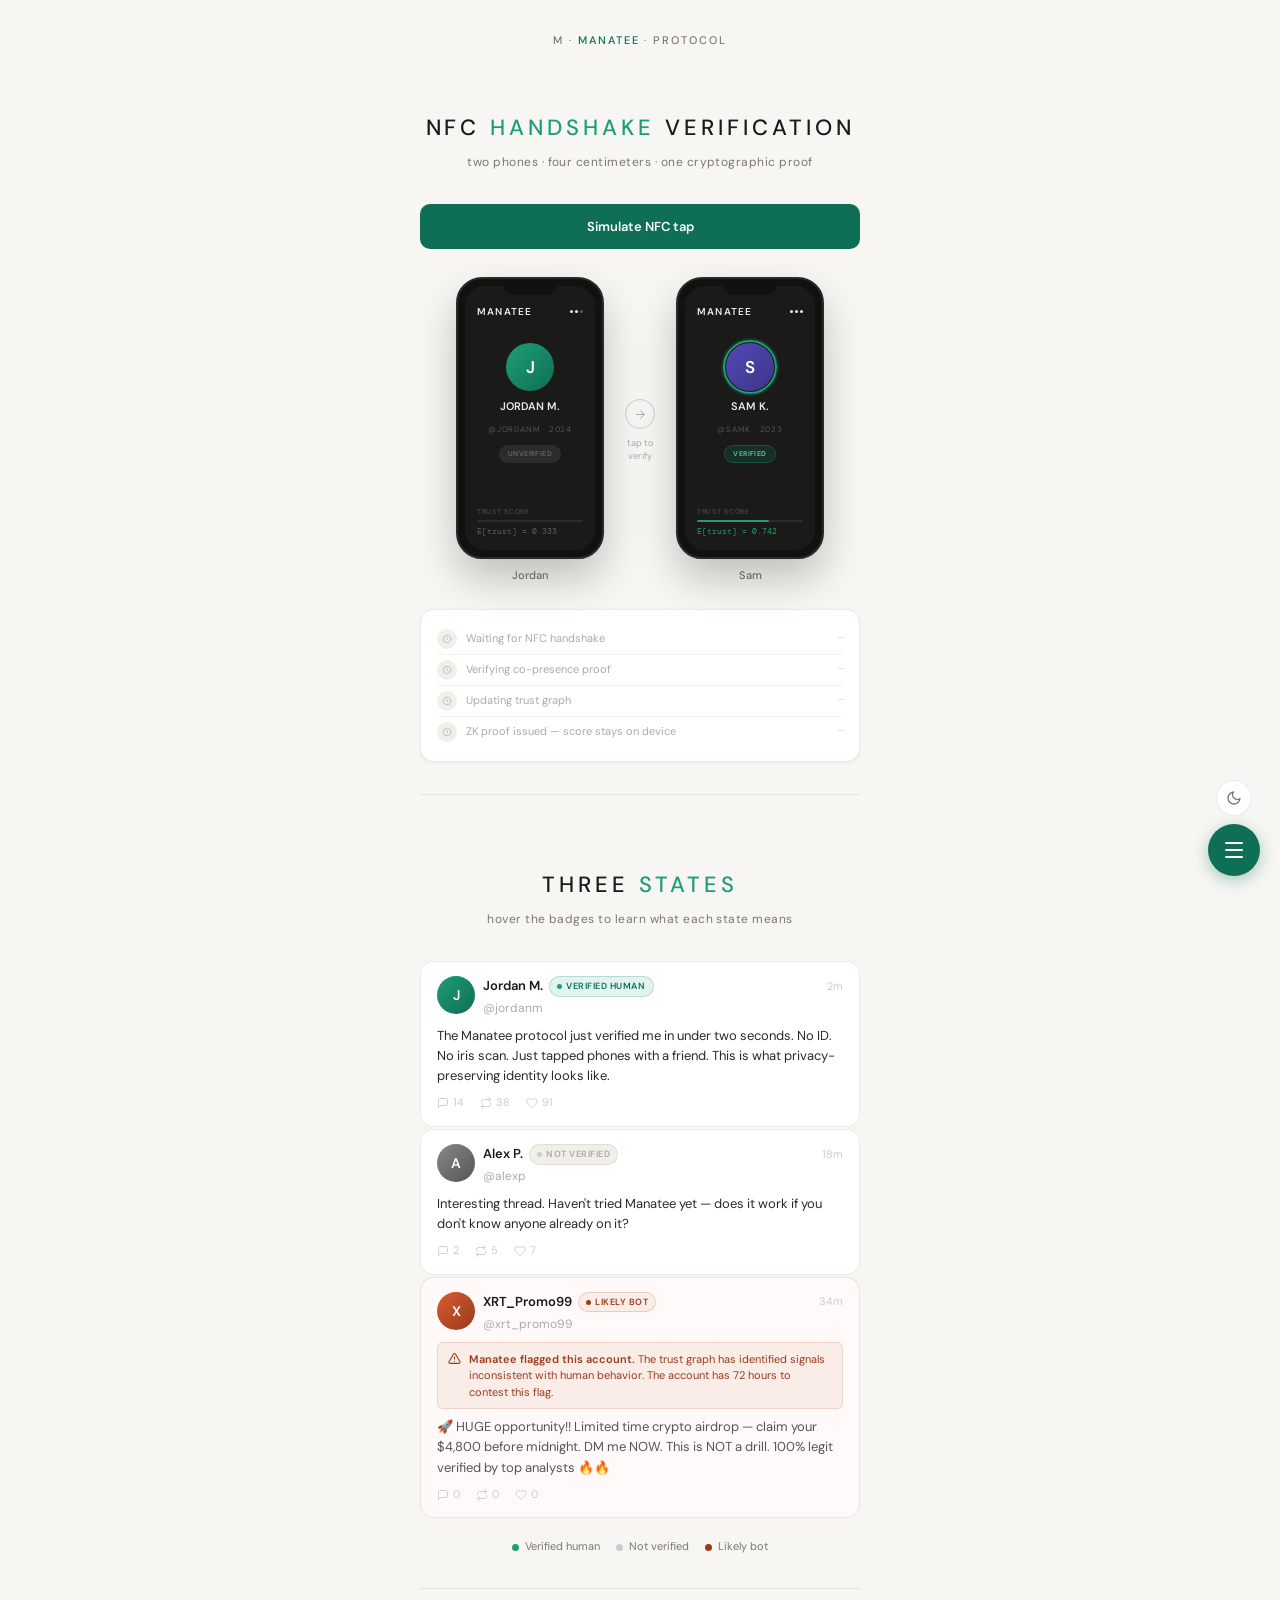
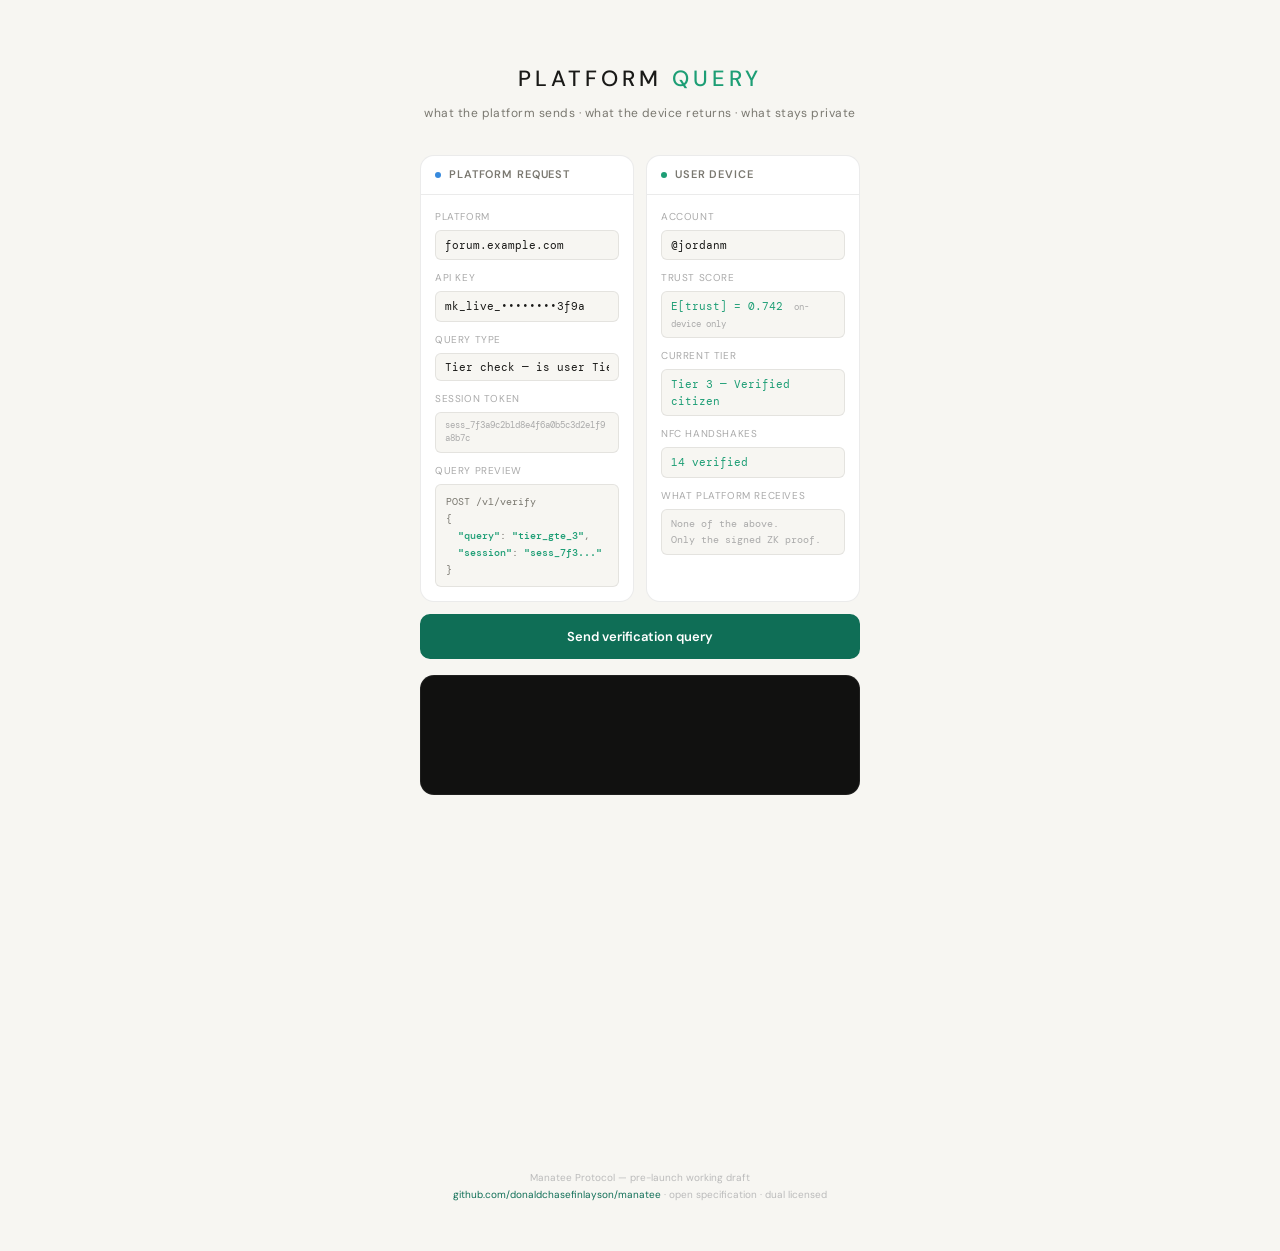
==== commit e5384f91: "Right-side button stack, true radial geometry, theme toggle hides on FAB open" ====
--- a/index.html
+++ b/index.html
@@ -25,34 +25,31 @@
 
 <body>
 
-  <button class="theme-toggle" id="themeToggle" aria-label="Switch theme" title="Switch theme">
-    <svg viewBox="0 0 24 24"></svg>
-  </button>
-
   <!--
     FAB RADIAL NAV — lower right corner.
-    Tap to open three section buttons that fan out radially.
-    fab.js handles open/close and active state.
+    Theme toggle and reset sit above it in the stack.
+    DOM order: FAB → backdrop → theme → reset
+    The CSS ~ sibling selector hides theme toggle when FAB is open.
   -->
   <div class="fab-container" id="fabContainer">
     <div class="fab-items">
       <div class="fab-item" data-target="query">
-        <span class="fab-item__label">Platform query</span>
         <div class="fab-item__btn">
           <svg viewBox="0 0 24 24"><path d="M9 19c-5 1.5-5-2.5-7-3m14 6v-3.87a3.37 3.37 0 0 0-.94-2.61c3.14-.35 6.44-1.54 6.44-7A5.44 5.44 0 0 0 20 4.77 5.07 5.07 0 0 0 19.91 1S18.73.65 16 2.48a13.38 13.38 0 0 0-7 0C6.27.65 5.09 1 5.09 1A5.07 5.07 0 0 0 5 4.77a5.44 5.44 0 0 0-1.5 3.78c0 5.42 3.3 6.61 6.44 7A3.37 3.37 0 0 0 9 18.13V22"/></svg>
         </div>
+        <span class="fab-item__label">Platform query</span>
       </div>
       <div class="fab-item" data-target="badge">
-        <span class="fab-item__label">Three states</span>
         <div class="fab-item__btn">
           <svg viewBox="0 0 24 24"><circle cx="12" cy="8" r="4"/><path d="M6 20v-2a6 6 0 0 1 12 0v2"/></svg>
         </div>
+        <span class="fab-item__label">Three states</span>
       </div>
       <div class="fab-item fab-item--active" data-target="handshake">
-        <span class="fab-item__label">NFC handshake</span>
         <div class="fab-item__btn">
           <svg viewBox="0 0 24 24"><path d="M18 8h1a4 4 0 0 1 0 8h-1"/><path d="M2 8h16v9a4 4 0 0 1-4 4H6a4 4 0 0 1-4-4V8z"/><line x1="6" y1="1" x2="6" y2="4"/><line x1="10" y1="1" x2="10" y2="4"/><line x1="14" y1="1" x2="14" y2="4"/></svg>
         </div>
+        <span class="fab-item__label">NFC handshake</span>
       </div>
     </div>
     <button class="fab-trigger" id="fabTrigger" aria-label="Navigation" aria-expanded="false">
@@ -64,10 +61,15 @@
     </button>
   </div>
 
-  <!-- Backdrop closes the FAB menu when tapped outside -->
+  <!-- Backdrop -->
   <div class="fab-backdrop" id="fabBackdrop"></div>
 
-  <!-- Floating refresh button — bottom left, appears when any demo is running -->
+  <!-- Theme toggle — above FAB, hidden when FAB opens -->
+  <button class="theme-toggle" id="themeToggle" aria-label="Switch theme" title="Switch theme">
+    <svg viewBox="0 0 24 24"></svg>
+  </button>
+
+  <!-- Reset button — above theme toggle, shown when demo is running -->
   <button class="fab-refresh" id="fabRefresh" aria-label="Reset demo" title="Reset demo">
     <svg viewBox="0 0 24 24">
       <polyline points="1 4 1 10 7 10"/>
@@ -506,8 +508,6 @@
         means a forged response is cryptographically impossible to fake.
       </p>
 
-      <button class="btn btn--ghost" id="resetBtn" style="display:none">Run another query</button>
-
     </section><!-- /#query -->
 
 
--- a/css/main.css
+++ b/css/main.css
@@ -115,48 +115,6 @@
 }
 
 
-/*
-  THEME TOGGLE BUTTON
-  Fixed position in the top-right corner, visible on all pages.
-  Uses an SVG sun/moon icon swapped by theme.js.
-*/
-.theme-toggle {
-  position: fixed;
-  top: 16px;
-  right: 16px;
-  z-index: 200;
-  width: 36px;
-  height: 36px;
-  border-radius: 50%;
-  background: var(--color-surface);
-  border: 1px solid var(--color-border);
-  cursor: pointer;
-  display: flex;
-  align-items: center;
-  justify-content: center;
-  transition: background var(--transition-base), border-color var(--transition-base);
-}
-
-.theme-toggle:hover {
-  background: var(--color-bg);
-}
-
-.theme-toggle svg {
-  width: 16px;
-  height: 16px;
-  stroke: var(--color-text-muted);
-  fill: none;
-  stroke-width: 2;
-  stroke-linecap: round;
-  stroke-linejoin: round;
-  transition: stroke var(--transition-base);
-}
-
-.theme-toggle:hover svg {
-  stroke: var(--color-text);
-}
-
-
 html {
   scroll-behavior: smooth;
 }
--- a/css/fab.css
+++ b/css/fab.css
@@ -1,7 +1,13 @@
+/* fab.css — right-side button stack + true radial FAB */
+
+
 /* ============================================================
-   fab.css — radial FAB nav + floating refresh button
+   RIGHT SIDE BUTTON STACK
+   Bottom to top: FAB → theme toggle → reset
+   All fixed right: 20px, centered on same vertical axis.
    ============================================================ */
 
+/* FAB container — anchor for absolutely-positioned radial items */
 .fab-container {
   position: fixed;
   bottom: 24px;
@@ -11,6 +17,93 @@
   height: 52px;
 }
 
+/* Theme toggle — sits above FAB */
+.theme-toggle {
+  position: fixed;
+  bottom: 84px;   /* 24 + 52 + 8 */
+  right: 28px;    /* right-align center with FAB center (20 + 26 - 18) */
+  z-index: 300;
+  width: 36px;
+  height: 36px;
+  border-radius: 50%;
+  background: var(--color-surface);
+  border: 1px solid var(--color-border);
+  cursor: pointer;
+  display: flex;
+  align-items: center;
+  justify-content: center;
+  transition: background var(--transition-base),
+              opacity 0.2s ease,
+              transform 0.2s ease;
+}
+
+.theme-toggle:hover { background: var(--color-bg); }
+
+.theme-toggle svg {
+  width: 16px;
+  height: 16px;
+  stroke: var(--color-text-muted);
+  fill: none;
+  stroke-width: 2;
+  stroke-linecap: round;
+  stroke-linejoin: round;
+}
+
+/* Hide theme toggle when FAB is open */
+.fab-container--open ~ .theme-toggle,
+.theme-toggle--hidden {
+  opacity: 0;
+  transform: scale(0.7);
+  pointer-events: none;
+}
+
+/* Reset button — sits above theme toggle */
+.fab-refresh {
+  position: fixed;
+  bottom: 136px;  /* 84 + 36 + 8 + 8 */
+  right: 24px;    /* right-align center with FAB center */
+  z-index: 300;
+  width: 44px;
+  height: 44px;
+  border-radius: 50%;
+  background: var(--color-surface);
+  border: 1px solid var(--color-border);
+  cursor: pointer;
+  display: flex;
+  align-items: center;
+  justify-content: center;
+  box-shadow: 0 2px 10px rgba(0,0,0,0.1);
+  opacity: 0;
+  transform: scale(0.7);
+  pointer-events: none;
+  transition: background var(--transition-fast),
+              opacity 0.25s ease,
+              transform 0.25s ease;
+}
+.fab-refresh:hover { background: var(--color-bg); }
+.fab-refresh svg {
+  width: 16px;
+  height: 16px;
+  stroke: var(--color-text-muted);
+  fill: none;
+  stroke-width: 2;
+  stroke-linecap: round;
+  stroke-linejoin: round;
+}
+.fab-refresh:hover svg { stroke: var(--color-text); }
+.fab-refresh--visible {
+  opacity: 1;
+  transform: scale(1);
+  pointer-events: all;
+}
+@keyframes spin { from { transform: rotate(0deg); } to { transform: rotate(-360deg); } }
+.fab-refresh--spinning svg { animation: spin 0.5s ease; }
+
+
+/* ============================================================
+   FAB TRIGGER — hamburger → X
+   ============================================================ */
+
 .fab-trigger {
   position: absolute;
   inset: 0;
@@ -25,7 +118,6 @@
   transition: background var(--transition-base);
   z-index: 2;
 }
-
 .fab-trigger:hover { background: var(--color-teal-mid); }
 .fab-container--open .fab-trigger { background: #333; }
 
@@ -34,8 +126,8 @@
   flex-direction: column;
   gap: 5px;
   align-items: center;
-}
-
+  pointer-events: none;
+}
 .fab-trigger__icon span {
   display: block;
   width: 18px;
@@ -45,39 +137,70 @@
   transition: transform 0.25s ease, opacity 0.25s ease;
   transform-origin: center;
 }
-
 .fab-container--open .fab-trigger__icon span:nth-child(1) { transform: translateY(7px) rotate(45deg); }
 .fab-container--open .fab-trigger__icon span:nth-child(2) { opacity: 0; transform: scaleX(0); }
 .fab-container--open .fab-trigger__icon span:nth-child(3) { transform: translateY(-7px) rotate(-45deg); }
 
-/* All items share the same origin — FAB center */
+
+/* ============================================================
+   FAB ITEMS — true radial from FAB center
+
+   FAB center = 26px from each edge of .fab-container.
+   Item .fab-item__btn = 40×40px.
+   To center btn on FAB center when closed:
+     right = 26 - 20 = 6px, bottom = 26 - 20 = 6px
+
+   Radius = 80px. Counter-clockwise from 12 o'clock:
+     Item 1 — 12 o'clock (90°):
+       btn center: (26, 26+80) → right:6,   bottom:86
+     Item 2 — 10 o'clock (120°):
+       btn center: (26-40, 26+69) → right:46, bottom:75
+     Item 3 — 8 o'clock (150°):
+       btn center: (26-69, 26+40) → right:75, bottom:46
+
+   Items are row-reverse (btn first in DOM = renders on right,
+   label extends leftward).
+   ============================================================ */
+
 .fab-item {
   position: absolute;
-  top: 6px;
-  left: 6px;
-  display: flex;
+  bottom: 6px;
+  right: 6px;
+  display: flex;
+  flex-direction: row-reverse;
   align-items: center;
   gap: 8px;
   pointer-events: none;
   cursor: pointer;
+  white-space: nowrap;
+
   opacity: 0;
   transform: scale(0.5);
   transition:
     opacity 0.22s ease,
-    transform 0.28s cubic-bezier(0.34,1.56,0.64,1),
-    top 0.28s cubic-bezier(0.34,1.56,0.64,1),
-    left 0.28s cubic-bezier(0.34,1.56,0.64,1);
-}
-
-.fab-item:nth-child(1) { transition-delay: 0.00s; flex-direction: column-reverse; align-items: center; }
-.fab-item:nth-child(2) { transition-delay: 0.04s; flex-direction: row-reverse; }
-.fab-item:nth-child(3) { transition-delay: 0.08s; flex-direction: row-reverse; }
-
-.fab-container--open .fab-item { opacity: 1; transform: scale(1); pointer-events: all; }
-.fab-container--open .fab-item:nth-child(1) { top: -90px; left: 6px; }
-.fab-container--open .fab-item:nth-child(2) { top: -68px; left: -80px; }
-.fab-container--open .fab-item:nth-child(3) { top: 6px;   left: -110px; }
-
+    transform 0.28s cubic-bezier(0.34, 1.56, 0.64, 1),
+    bottom 0.28s cubic-bezier(0.34, 1.56, 0.64, 1),
+    right  0.28s cubic-bezier(0.34, 1.56, 0.64, 1);
+}
+
+.fab-item:nth-child(1) { transition-delay: 0.00s; }
+.fab-item:nth-child(2) { transition-delay: 0.04s; }
+.fab-item:nth-child(3) { transition-delay: 0.08s; }
+
+.fab-container--open .fab-item {
+  opacity: 1;
+  transform: scale(1);
+  pointer-events: all;
+}
+
+/* 12 o'clock */
+.fab-container--open .fab-item:nth-child(1) { bottom: 86px; right: 6px; }
+/* 10 o'clock */
+.fab-container--open .fab-item:nth-child(2) { bottom: 75px; right: 46px; }
+/* 8 o'clock */
+.fab-container--open .fab-item:nth-child(3) { bottom: 46px; right: 75px; }
+
+/* Label pill */
 .fab-item__label {
   font-size: 11px;
   font-weight: 500;
@@ -85,12 +208,12 @@
   background: var(--color-surface);
   border: 1px solid var(--color-border);
   border-radius: var(--radius-full);
-  padding: 4px 9px;
-  white-space: nowrap;
+  padding: 4px 10px;
   box-shadow: 0 2px 8px rgba(0,0,0,0.08);
   pointer-events: none;
 }
 
+/* Icon button */
 .fab-item__btn {
   width: 40px;
   height: 40px;
@@ -104,18 +227,15 @@
   box-shadow: 0 2px 8px rgba(0,0,0,0.08);
   transition: background var(--transition-fast), border-color var(--transition-fast);
 }
-
 .fab-item__btn:hover,
 .fab-item--active .fab-item__btn {
   background: var(--color-teal-pale);
   border-color: rgba(29,158,117,0.3);
 }
-
 .fab-item--active .fab-item__label {
   color: var(--color-teal-mid);
   border-color: rgba(29,158,117,0.3);
 }
-
 .fab-item__btn svg {
   width: 14px;
   height: 14px;
@@ -125,62 +245,13 @@
   stroke-linecap: round;
   stroke-linejoin: round;
 }
-
 .fab-item--active .fab-item__btn svg { stroke: var(--color-teal-mid); }
 
+/* Backdrop */
 .fab-backdrop {
   position: fixed;
   inset: 0;
   z-index: 299;
   display: none;
 }
-
 .fab-backdrop--visible { display: block; }
-
-/* Floating refresh button — bottom left */
-.fab-refresh {
-  position: fixed;
-  bottom: 24px;
-  left: 20px;
-  z-index: 300;
-  width: 44px;
-  height: 44px;
-  border-radius: 50%;
-  background: var(--color-surface);
-  border: 1px solid var(--color-border);
-  cursor: pointer;
-  display: flex;
-  align-items: center;
-  justify-content: center;
-  box-shadow: 0 2px 10px rgba(0,0,0,0.1);
-  opacity: 0;
-  transform: scale(0.7);
-  pointer-events: none;
-  transition: background var(--transition-fast),
-              opacity 0.25s ease,
-              transform 0.25s ease;
-}
-
-.fab-refresh:hover { background: var(--color-bg); }
-
-.fab-refresh svg {
-  width: 16px;
-  height: 16px;
-  stroke: var(--color-text-muted);
-  fill: none;
-  stroke-width: 2;
-  stroke-linecap: round;
-  stroke-linejoin: round;
-  transition: stroke var(--transition-fast);
-}
-
-.fab-refresh:hover svg { stroke: var(--color-text); }
-
-.fab-refresh--visible {
-  opacity: 1;
-  transform: scale(1);
-  pointer-events: all;
-}
-
-@keyframes spin { from { transform: rotate(0deg); } to { transform: rotate(-360deg); } }
-.fab-refresh--spinning svg { animation: spin 0.5s ease; }
